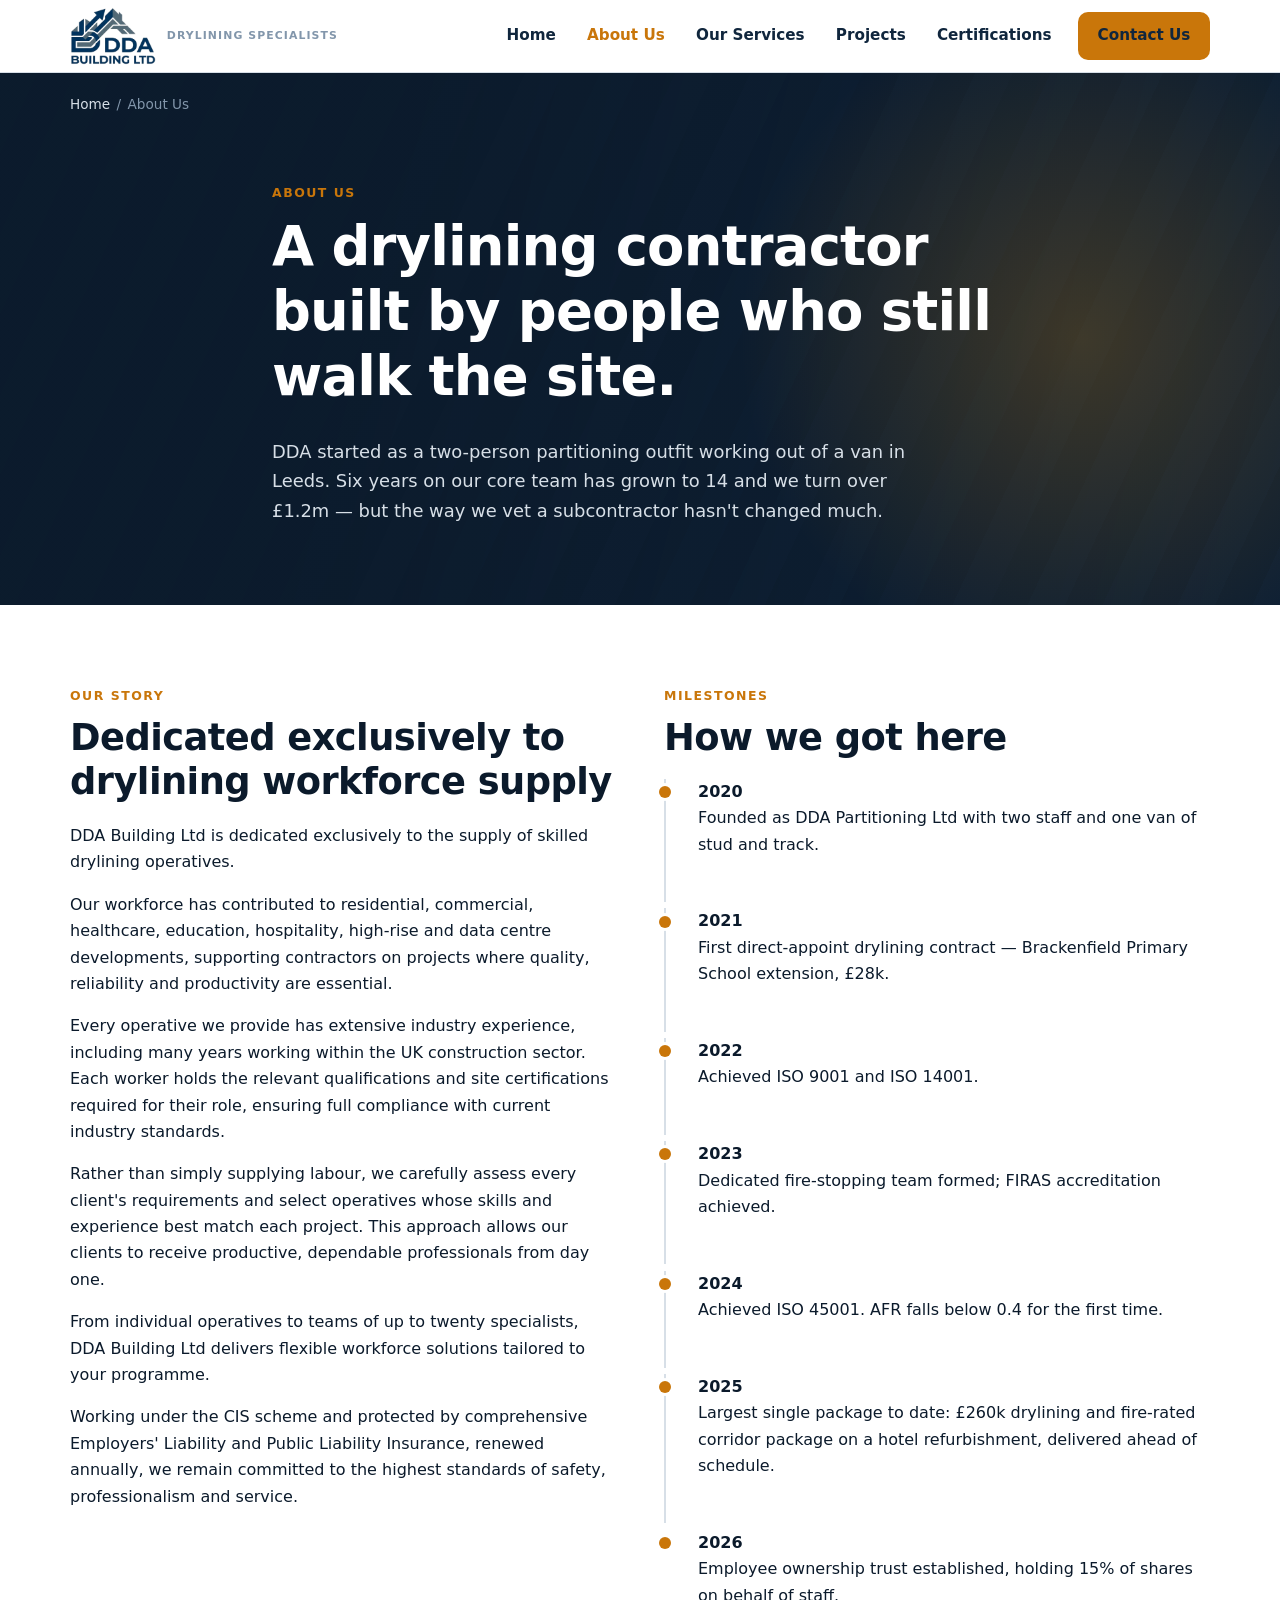
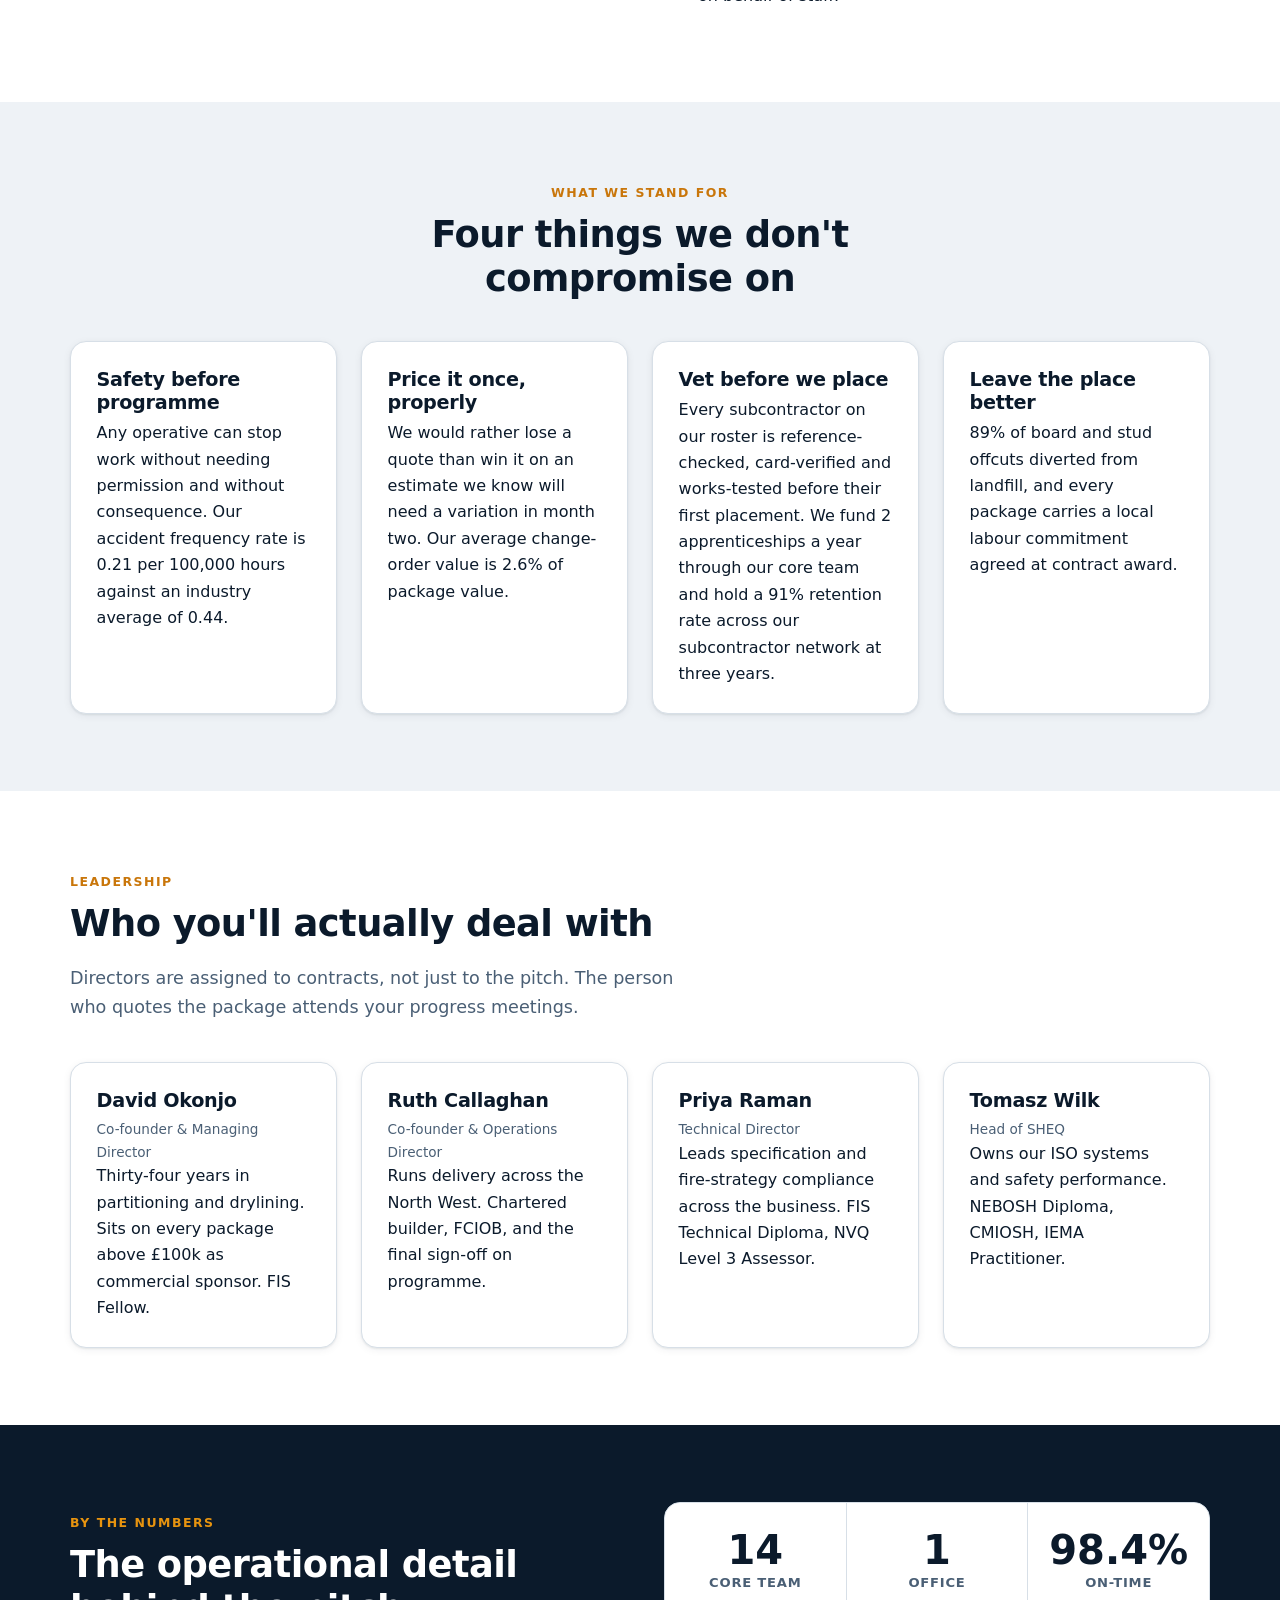
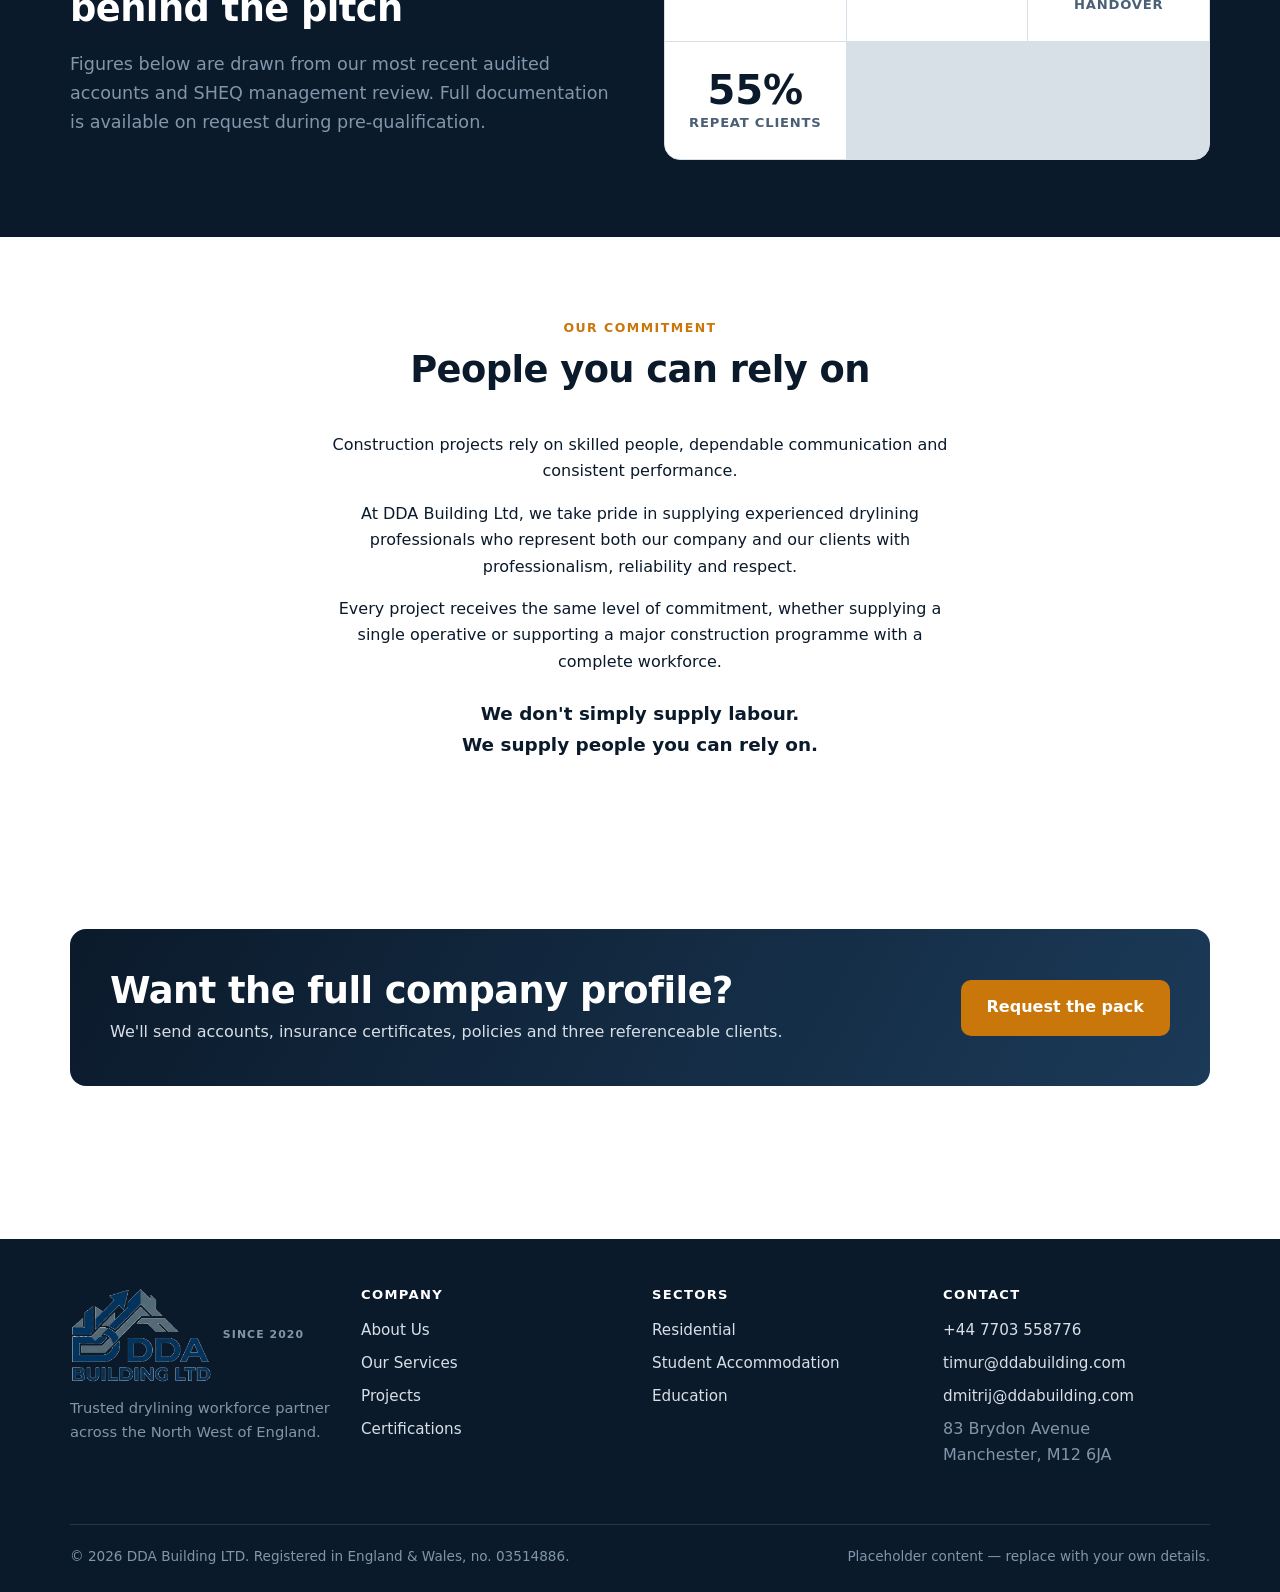
==== about.html @ bd4bc980 "Optimize for mobile and tablet: resize/compress photos, lazy-load images, overflow-safe grids, large" ====
<!doctype html>
<html lang="en">
<head>
  <meta charset="utf-8">
  <meta name="viewport" content="width=device-width, initial-scale=1">
  <title>About Us — DDA Building Ltd</title>
  <meta name="description" content="DDA Building Ltd has supplied skilled, fully qualified drylining operatives across the North West of England since 2020 — from single specialists to full site teams.">
  <link rel="stylesheet" href="css/styles.css">
  <script defer src="js/main.js"></script>
</head>
<body>
<a class="skip-link" href="#main">Skip to main content</a>

<header class="site-header">
  <div class="wrap site-header__inner">
    <a class="brand" href="index.html">
      <img class="brand__logo" src="images/logo.png" alt="DDA Building Ltd">
      <span class="brand__text"><small>Drylining Specialists</small></span>
    </a>

    <button class="nav-toggle" type="button" aria-expanded="false" aria-controls="primary-nav" aria-label="Toggle navigation">
      <span></span>
    </button>

    <nav class="nav" id="primary-nav" aria-label="Primary">
      <a href="index.html">Home</a>
      <a href="about.html" aria-current="page">About Us</a>
      <a href="services.html">Our Services</a>
      <a href="projects.html">Projects</a>
      <a href="certifications.html">Certifications</a>
      <a class="btn btn--primary" href="contact.html">Contact Us</a>
    </nav>
  </div>
</header>

<main id="main">

  <section class="hero hero--compact">
    <div class="wrap">
      <nav class="breadcrumb" aria-label="Breadcrumb">
        <a href="index.html">Home</a><span>/</span>About Us
      </nav>
    </div>
    <div class="wrap hero__inner">
      <span class="eyebrow">About us</span>
      <h1>A drylining contractor built by people who still walk the site.</h1>
      <p>DDA started as a two-person partitioning outfit working out of a van in Leeds. Six years on our core team has grown to 14 and we turn over £1.2m — but the way we vet a subcontractor hasn't changed much.</p>
    </div>
  </section>

  <section class="section">
    <div class="wrap">
      <div class="grid grid--2" style="gap:3rem">
        <div>
          <span class="eyebrow">Our story</span>
          <h2>Dedicated exclusively to drylining workforce supply</h2>
          <p>DDA Building Ltd is dedicated exclusively to the supply of skilled drylining operatives.</p>
          <p>Our workforce has contributed to residential, commercial, healthcare, education, hospitality, high-rise and data centre developments, supporting contractors on projects where quality, reliability and productivity are essential.</p>
          <p>Every operative we provide has extensive industry experience, including many years working within the UK construction sector. Each worker holds the relevant qualifications and site certifications required for their role, ensuring full compliance with current industry standards.</p>
          <p>Rather than simply supplying labour, we carefully assess every client's requirements and select operatives whose skills and experience best match each project. This approach allows our clients to receive productive, dependable professionals from day one.</p>
          <p>From individual operatives to teams of up to twenty specialists, DDA Building Ltd delivers flexible workforce solutions tailored to your programme.</p>
          <p>Working under the CIS scheme and protected by comprehensive Employers' Liability and Public Liability Insurance, renewed annually, we remain committed to the highest standards of safety, professionalism and service.</p>
        </div>
        <div>
          <span class="eyebrow">Milestones</span>
          <h2>How we got here</h2>
          <ul class="timeline">
            <li><time>2020</time><p>Founded as DDA Partitioning Ltd with two staff and one van of stud and track.</p></li>
            <li><time>2021</time><p>First direct-appoint drylining contract — Brackenfield Primary School extension, £28k.</p></li>
            <li><time>2022</time><p>Achieved ISO 9001 and ISO 14001.</p></li>
            <li><time>2023</time><p>Dedicated fire-stopping team formed; FIRAS accreditation achieved.</p></li>
            <li><time>2024</time><p>Achieved ISO 45001. AFR falls below 0.4 for the first time.</p></li>
            <li><time>2025</time><p>Largest single package to date: £260k drylining and fire-rated corridor package on a hotel refurbishment, delivered ahead of schedule.</p></li>
            <li><time>2026</time><p>Employee ownership trust established, holding 15% of shares on behalf of staff.</p></li>
          </ul>
        </div>
      </div>
    </div>
  </section>

  <section class="section section--alt">
    <div class="wrap">
      <div class="section-head section-head--center">
        <span class="eyebrow">What we stand for</span>
        <h2>Four things we don't compromise on</h2>
      </div>
      <div class="grid grid--4">
        <article class="card">
          <h3>Safety before programme</h3>
          <p>Any operative can stop work without needing permission and without consequence. Our accident frequency rate is 0.21 per 100,000 hours against an industry average of 0.44.</p>
        </article>
        <article class="card">
          <h3>Price it once, properly</h3>
          <p>We would rather lose a quote than win it on an estimate we know will need a variation in month two. Our average change-order value is 2.6% of package value.</p>
        </article>
        <article class="card">
          <h3>Vet before we place</h3>
          <p>Every subcontractor on our roster is reference-checked, card-verified and works-tested before their first placement. We fund 2 apprenticeships a year through our core team and hold a 91% retention rate across our subcontractor network at three years.</p>
        </article>
        <article class="card">
          <h3>Leave the place better</h3>
          <p>89% of board and stud offcuts diverted from landfill, and every package carries a local labour commitment agreed at contract award.</p>
        </article>
      </div>
    </div>
  </section>

  <section class="section">
    <div class="wrap">
      <div class="section-head">
        <span class="eyebrow">Leadership</span>
        <h2>Who you'll actually deal with</h2>
        <p class="lead">Directors are assigned to contracts, not just to the pitch. The person who quotes the package attends your progress meetings.</p>
      </div>
      <div class="grid grid--4">
        <article class="card">
          <h3>David Okonjo</h3>
          <p class="cert__ref">Co-founder &amp; Managing Director</p>
          <p>Thirty-four years in partitioning and drylining. Sits on every package above £100k as commercial sponsor. FIS Fellow.</p>
        </article>
        <article class="card">
          <h3>Ruth Callaghan</h3>
          <p class="cert__ref">Co-founder &amp; Operations Director</p>
          <p>Runs delivery across the North West. Chartered builder, FCIOB, and the final sign-off on programme.</p>
        </article>
        <article class="card">
          <h3>Priya Raman</h3>
          <p class="cert__ref">Technical Director</p>
          <p>Leads specification and fire-strategy compliance across the business. FIS Technical Diploma, NVQ Level 3 Assessor.</p>
        </article>
        <article class="card">
          <h3>Tomasz Wilk</h3>
          <p class="cert__ref">Head of SHEQ</p>
          <p>Owns our ISO systems and safety performance. NEBOSH Diploma, CMIOSH, IEMA Practitioner.</p>
        </article>
      </div>
    </div>
  </section>

  <section class="section section--dark">
    <div class="wrap">
      <div class="grid grid--2" style="gap:3rem;align-items:center">
        <div>
          <span class="eyebrow">By the numbers</span>
          <h2>The operational detail behind the pitch</h2>
          <p class="lead">Figures below are drawn from our most recent audited accounts and SHEQ management review. Full documentation is available on request during pre-qualification.</p>
        </div>
        <div class="stats">
          <div class="stat"><div class="stat__value">14</div><div class="stat__label">Core team</div></div>
          <div class="stat"><div class="stat__value">1</div><div class="stat__label">Office</div></div>
          <div class="stat"><div class="stat__value">98.4%</div><div class="stat__label">On-time handover</div></div>
          <div class="stat"><div class="stat__value">55%</div><div class="stat__label">Repeat clients</div></div>
        </div>
      </div>
    </div>
  </section>

  <section class="section">
    <div class="wrap">
      <div class="section-head section-head--center">
        <span class="eyebrow">Our commitment</span>
        <h2>People you can rely on</h2>
      </div>
      <div style="max-width:640px;margin-inline:auto;text-align:center">
        <p>Construction projects rely on skilled people, dependable communication and consistent performance.</p>
        <p>At DDA Building Ltd, we take pride in supplying experienced drylining professionals who represent both our company and our clients with professionalism, reliability and respect.</p>
        <p>Every project receives the same level of commitment, whether supplying a single operative or supporting a major construction programme with a complete workforce.</p>
        <p style="font-weight:700;color:var(--navy-900);font-size:1.15rem;margin-top:1.5rem">We don't simply supply labour.<br>We supply people you can rely on.</p>
      </div>
    </div>
  </section>

  <section class="section">
    <div class="wrap">
      <div class="cta">
        <div>
          <h2>Want the full company profile?</h2>
          <p>We'll send accounts, insurance certificates, policies and three referenceable clients.</p>
        </div>
        <a class="btn btn--primary" href="contact.html">Request the pack</a>
      </div>
    </div>
  </section>

</main>

<footer class="site-footer">
  <div class="wrap">
    <div class="grid grid--4">
      <div>
        <a class="brand" href="index.html">
          <img class="brand__logo" src="images/logo.png" alt="DDA Building Ltd" loading="lazy" decoding="async">
          <span class="brand__text"><small>Since 2020</small></span>
        </a>
        <p style="font-size:.92rem">Trusted drylining workforce partner across the North West of England.</p>
      </div>
      <div>
        <h4>Company</h4>
        <ul>
          <li><a href="about.html">About Us</a></li>
          <li><a href="services.html">Our Services</a></li>
          <li><a href="projects.html">Projects</a></li>
          <li><a href="certifications.html">Certifications</a></li>
        </ul>
      </div>
      <div>
        <h4>Sectors</h4>
        <ul>
          <li><a href="projects.html">Residential</a></li>
          <li><a href="projects.html">Student Accommodation</a></li>
          <li><a href="projects.html">Education</a></li>
        </ul>
      </div>
      <div>
        <h4>Contact</h4>
        <ul>
          <li><a href="tel:+447703558776">+44 7703 558776</a></li>
          <li><a href="mailto:timur@ddabuilding.com">timur@ddabuilding.com</a></li>
          <li><a href="mailto:dmitrij@ddabuilding.com">dmitrij@ddabuilding.com</a></li>
          <li>83 Brydon Avenue<br>Manchester, M12 6JA</li>
        </ul>
      </div>
    </div>
    <div class="footer-bottom">
      <span>&copy; <span data-year>2026</span> DDA Building LTD. Registered in England &amp; Wales, no. 03514886.</span>
      <span>Placeholder content — replace with your own details.</span>
    </div>
  </div>
</footer>

</body>
</html>
---- css/styles.css ----
/* ==========================================================================
   DDA Building LTD — site stylesheet
   Single stylesheet shared by every page. No external dependencies.
   ========================================================================== */

/* --- Design tokens ------------------------------------------------------ */
:root {
  --navy-900: #0b1a2b;
  --navy-800: #10263d;
  --navy-700: #1b3a58;
  --slate-600: #4a5f75;
  --slate-400: #8296ab;
  --slate-200: #d7dfe7;
  --slate-100: #eef2f6;
  --white: #ffffff;

  --amber-600: #c9760a;
  --amber-500: #e8940f;
  --amber-100: #fdf1dd;

  --green-600: #1f7a52;
  --green-100: #e3f3eb;

  --text: var(--navy-900);
  --text-muted: var(--slate-600);
  --bg: var(--white);
  --bg-alt: var(--slate-100);
  --border: var(--slate-200);
  --accent: var(--amber-600);

  --font: "Segoe UI", system-ui, -apple-system, "Helvetica Neue", Arial, sans-serif;

  --wrap: 1140px;
  --radius: 10px;
  --radius-lg: 16px;
  --shadow-sm: 0 1px 2px rgba(11, 26, 43, .08), 0 2px 8px rgba(11, 26, 43, .06);
  --shadow-md: 0 4px 12px rgba(11, 26, 43, .10), 0 12px 32px rgba(11, 26, 43, .08);

  --step: clamp(2.5rem, 6vw, 5rem);
}

/* --- Base --------------------------------------------------------------- */
*,
*::before,
*::after { box-sizing: border-box; }

html { scroll-behavior: smooth; }

body {
  margin: 0;
  font-family: var(--font);
  font-size: 16px;
  line-height: 1.65;
  color: var(--text);
  background: var(--bg);
  -webkit-font-smoothing: antialiased;
  overflow-wrap: break-word;
  -webkit-text-size-adjust: 100%;
}

h1, h2, h3, h4 {
  margin: 0 0 .5em;
  line-height: 1.2;
  letter-spacing: -.015em;
  font-weight: 700;
}

h1 { font-size: clamp(2.1rem, 5vw, 3.4rem); }
h2 { font-size: clamp(1.6rem, 3.2vw, 2.3rem); }
h3 { font-size: 1.2rem; }

p { margin: 0 0 1rem; }

a { color: var(--navy-700); text-decoration: none; }
a:hover { color: var(--accent); }

img { max-width: 100%; display: block; }

/* Components below set their own `display`, which would otherwise beat the
   UA stylesheet's [hidden] rule. Keep `hidden` authoritative. */
[hidden] { display: none !important; }

ul { margin: 0 0 1rem; padding-left: 1.2rem; }
li { margin-bottom: .4rem; }

:focus-visible {
  outline: 3px solid var(--amber-500);
  outline-offset: 2px;
  border-radius: 4px;
}

.skip-link {
  position: absolute;
  left: -9999px;
  top: 0;
  background: var(--navy-900);
  color: var(--white);
  padding: .75rem 1.25rem;
  z-index: 100;
}
.skip-link:focus { left: 0; color: var(--white); }

/* --- Layout helpers ----------------------------------------------------- */
.wrap {
  width: min(100% - 2.5rem, var(--wrap));
  margin-inline: auto;
}

.section { padding-block: var(--step); }
.section--alt { background: var(--bg-alt); }
.section--dark { background: var(--navy-900); color: var(--slate-200); }
.section--dark h2, .section--dark h3 { color: var(--white); }

.section-head { max-width: 62ch; margin-bottom: 2.5rem; }
.section-head--center { margin-inline: auto; text-align: center; }

.eyebrow {
  display: inline-block;
  font-size: .78rem;
  font-weight: 700;
  letter-spacing: .12em;
  text-transform: uppercase;
  color: var(--accent);
  margin-bottom: .6rem;
}
.section--dark .eyebrow { color: var(--amber-500); }

.lead { font-size: 1.1rem; color: var(--text-muted); }
.section--dark .lead { color: var(--slate-400); }

.grid { display: grid; gap: 1.5rem; }
.grid--2 { grid-template-columns: repeat(auto-fit, minmax(min(260px, 100%), 1fr)); }
.grid--3 { grid-template-columns: repeat(auto-fit, minmax(min(260px, 100%), 1fr)); }
.grid--4 { grid-template-columns: repeat(auto-fit, minmax(min(210px, 100%), 1fr)); }

/* --- Buttons ------------------------------------------------------------ */
.btn {
  display: inline-flex;
  align-items: center;
  gap: .5rem;
  padding: .8rem 1.5rem;
  border: 2px solid transparent;
  border-radius: var(--radius);
  font: inherit;
  font-weight: 600;
  cursor: pointer;
  transition: background-color .18s ease, color .18s ease, border-color .18s ease, transform .18s ease;
}
.btn:hover { transform: translateY(-1px); }
.btn:active { transform: translateY(0); }

.btn--primary { background: var(--amber-600); color: var(--white); }
.btn--primary:hover { background: var(--amber-500); color: var(--white); }

.btn--ghost { border-color: currentColor; color: var(--navy-900); background: transparent; }
.btn--ghost:hover { background: var(--navy-900); color: var(--white); border-color: var(--navy-900); }

.section--dark .btn--ghost,
.hero .btn--ghost { color: var(--white); }
.section--dark .btn--ghost:hover,
.hero .btn--ghost:hover { background: var(--white); color: var(--navy-900); border-color: var(--white); }

.btn-row { display: flex; flex-wrap: wrap; gap: .85rem; }

/* --- Header / navigation ------------------------------------------------ */
.site-header {
  position: sticky;
  top: 0;
  z-index: 50;
  background: rgba(255, 255, 255, .96);
  border-bottom: 1px solid var(--border);
  backdrop-filter: blur(8px);
}

.site-header__inner {
  display: flex;
  align-items: center;
  justify-content: space-between;
  gap: 1rem;
  min-height: 72px;
}

.brand {
  display: inline-flex;
  align-items: center;
  gap: .7rem;
  font-weight: 700;
  color: var(--navy-900);
  letter-spacing: -.02em;
}
.brand:hover { color: var(--navy-900); }

.brand__logo {
  height: 58px;
  width: auto;
  display: block;
}

.site-footer .brand__logo { height: 96px; }

.brand__text { display: flex; flex-direction: column; line-height: 1.15; }
.brand__text small {
  font-size: .68rem;
  font-weight: 600;
  letter-spacing: .1em;
  text-transform: uppercase;
  color: var(--slate-400);
}

.nav { display: flex; align-items: center; gap: .35rem; }

.nav a {
  padding: .55rem .8rem;
  border-radius: var(--radius);
  font-size: .95rem;
  font-weight: 600;
  color: var(--navy-800);
}
.nav a:hover { background: var(--slate-100); color: var(--navy-900); }
.nav a[aria-current="page"] { color: var(--accent); }

.nav .btn { margin-left: .5rem; padding: .6rem 1.1rem; }
.nav .btn:hover { background: var(--amber-500); }

.nav-toggle {
  display: none;
  width: 44px;
  height: 44px;
  padding: 0;
  border: 1px solid var(--border);
  border-radius: var(--radius);
  background: var(--white);
  cursor: pointer;
}
.nav-toggle span,
.nav-toggle span::before,
.nav-toggle span::after {
  display: block;
  width: 20px;
  height: 2px;
  margin-inline: auto;
  background: var(--navy-900);
  transition: transform .2s ease, opacity .2s ease;
}
.nav-toggle span { position: relative; }
.nav-toggle span::before,
.nav-toggle span::after { content: ""; position: absolute; }
.nav-toggle span::before { top: -6px; }
.nav-toggle span::after { top: 6px; }
.nav-toggle[aria-expanded="true"] span { background: transparent; }
.nav-toggle[aria-expanded="true"] span::before { transform: translateY(6px) rotate(45deg); }
.nav-toggle[aria-expanded="true"] span::after { transform: translateY(-6px) rotate(-45deg); }

@media (max-width: 1024px) {
  .nav-toggle { display: block; }
  .nav {
    position: absolute;
    inset: 72px 0 auto;
    flex-direction: column;
    align-items: stretch;
    gap: 0;
    padding: .75rem 1.25rem 1.25rem;
    background: var(--white);
    border-bottom: 1px solid var(--border);
    box-shadow: var(--shadow-md);
    display: none;
  }
  .nav.is-open { display: flex; }
  .nav a { padding: .8rem .6rem; border-radius: 8px; }
  .nav .btn { margin: .5rem 0 0; justify-content: center; }
}

/* --- Hero --------------------------------------------------------------- */
.hero {
  position: relative;
  color: var(--slate-200);
  background:
    linear-gradient(105deg, rgba(11, 26, 43, .94) 30%, rgba(11, 26, 43, .72) 100%),
    repeating-linear-gradient(115deg, #16304c 0 34px, #12283f 34px 68px);
  overflow: hidden;
}
.hero::after {
  content: "";
  position: absolute;
  right: -12%;
  top: -30%;
  width: 55%;
  height: 160%;
  background: radial-gradient(circle at 50% 50%, rgba(232, 148, 15, .22), transparent 62%);
  pointer-events: none;
}

.hero__inner {
  position: relative;
  z-index: 1;
  padding-block: clamp(3.5rem, 9vw, 6.5rem);
  max-width: 46rem;
}
.hero h1 { color: var(--white); }
.hero p { color: var(--slate-200); font-size: 1.12rem; max-width: 40rem; }

.hero--compact .hero__inner { padding-block: clamp(2.75rem, 6vw, 4rem); }

.breadcrumb {
  position: relative;
  z-index: 1;
  font-size: .85rem;
  color: var(--slate-400);
  padding-top: 1.25rem;
}
.breadcrumb a { color: var(--slate-200); }
.breadcrumb a:hover { color: var(--amber-500); }
.breadcrumb span { margin-inline: .4rem; }

/* --- Stat band ---------------------------------------------------------- */
.stats {
  display: grid;
  grid-template-columns: repeat(auto-fit, minmax(min(160px, 100%), 1fr));
  gap: 1px;
  background: var(--border);
  border: 1px solid var(--border);
  border-radius: var(--radius-lg);
  overflow: hidden;
}
.stat { background: var(--white); padding: 1.6rem 1.25rem; text-align: center; }
.stat__value {
  font-size: clamp(1.8rem, 3.5vw, 2.5rem);
  font-weight: 800;
  color: var(--navy-900);
  line-height: 1.1;
}
.stat__label {
  font-size: .82rem;
  font-weight: 600;
  letter-spacing: .06em;
  text-transform: uppercase;
  color: var(--text-muted);
}

/* --- Cards -------------------------------------------------------------- */
.card {
  background: var(--white);
  border: 1px solid var(--border);
  border-radius: var(--radius-lg);
  padding: 1.6rem;
  box-shadow: var(--shadow-sm);
  transition: box-shadow .2s ease, transform .2s ease, border-color .2s ease;
}
.card--link:hover {
  transform: translateY(-3px);
  box-shadow: var(--shadow-md);
  border-color: var(--slate-400);
}
.card h3 { margin-bottom: .4rem; }
.card p:last-child { margin-bottom: 0; }

.card__icon {
  display: grid;
  place-items: center;
  width: 46px;
  height: 46px;
  margin-bottom: 1rem;
  border-radius: 11px;
  background: var(--amber-100);
  color: var(--amber-600);
}
.card__icon svg { width: 24px; height: 24px; }

.card__more {
  display: inline-flex;
  align-items: center;
  gap: .35rem;
  margin-top: .9rem;
  font-weight: 600;
  font-size: .92rem;
  color: var(--accent);
}
.card__more::after { content: "\2192"; transition: transform .18s ease; }
.card--link:hover .card__more::after { transform: translateX(3px); }

/* --- Project cards ------------------------------------------------------ */
.filters {
  display: flex;
  flex-wrap: wrap;
  gap: .5rem;
  margin-bottom: 2rem;
}
.filter {
  min-height: 44px;
  padding: .6rem 1.05rem;
  border: 1px solid var(--border);
  border-radius: 999px;
  background: var(--white);
  font: inherit;
  font-size: .9rem;
  font-weight: 600;
  color: var(--text-muted);
  cursor: pointer;
  transition: background-color .18s ease, color .18s ease, border-color .18s ease;
}
.filter:hover { border-color: var(--slate-400); color: var(--navy-900); }
.filter[aria-pressed="true"] {
  background: var(--navy-900);
  border-color: var(--navy-900);
  color: var(--white);
}

.project {
  display: flex;
  flex-direction: column;
  overflow: hidden;
  padding: 0;
}
.project__media {
  position: relative;
  aspect-ratio: 16 / 10;
  background:
    linear-gradient(160deg, rgba(11, 26, 43, .55), rgba(11, 26, 43, .18)),
    repeating-linear-gradient(45deg, #24445f 0 18px, #1d3a53 18px 36px);
  display: grid;
  place-items: center;
}
.project__media span {
  font-size: .8rem;
  font-weight: 700;
  letter-spacing: .14em;
  text-transform: uppercase;
  color: rgba(255, 255, 255, .75);
}
.project__media img {
  width: 100%;
  height: 100%;
  object-fit: cover;
  display: block;
}
.project__tag {
  position: absolute;
  top: .85rem;
  left: .85rem;
  padding: .3rem .7rem;
  border-radius: 999px;
  background: rgba(255, 255, 255, .94);
  font-size: .72rem;
  font-weight: 700;
  letter-spacing: .06em;
  text-transform: uppercase;
  color: var(--navy-900);
}
.project__body { padding: 1.4rem 1.5rem 1.6rem; }
.project__meta {
  display: flex;
  flex-wrap: wrap;
  gap: .35rem .9rem;
  margin-bottom: .75rem;
  font-size: .85rem;
  color: var(--text-muted);
}
.project__meta strong { color: var(--navy-900); font-weight: 600; }

.no-results {
  padding: 2.5rem 1rem;
  text-align: center;
  color: var(--text-muted);
  border: 1px dashed var(--border);
  border-radius: var(--radius-lg);
}

/* --- Lists / misc content ----------------------------------------------- */
.checklist { list-style: none; padding: 0; }
.checklist li {
  position: relative;
  padding-left: 1.85rem;
  margin-bottom: .65rem;
}
.checklist li::before {
  content: "";
  position: absolute;
  left: 0;
  top: .45rem;
  width: 1.1rem;
  height: 1.1rem;
  border-radius: 50%;
  background: var(--green-100);
  box-shadow: inset 0 0 0 2px var(--green-600);
}
.checklist li::after {
  content: "";
  position: absolute;
  left: .35rem;
  top: .7rem;
  width: .32rem;
  height: .55rem;
  border: solid var(--green-600);
  border-width: 0 2px 2px 0;
  transform: rotate(45deg);
}

.steps { counter-reset: step; list-style: none; padding: 0; }
.steps > li {
  counter-increment: step;
  position: relative;
  padding-left: 3.5rem;
  margin-bottom: 1.75rem;
}
.steps > li::before {
  content: counter(step, decimal-leading-zero);
  position: absolute;
  left: 0;
  top: 0;
  display: grid;
  place-items: center;
  width: 2.4rem;
  height: 2.4rem;
  border-radius: 50%;
  background: var(--navy-900);
  color: var(--amber-500);
  font-weight: 800;
  font-size: .9rem;
}
.steps h3 { margin-bottom: .25rem; }

.timeline { list-style: none; padding: 0; margin: 0; }
.timeline li {
  position: relative;
  padding: 0 0 1.75rem 2rem;
  border-left: 2px solid var(--border);
}
.timeline li:last-child { padding-bottom: 0; border-left-color: transparent; }
.timeline li::before {
  content: "";
  position: absolute;
  left: -7px;
  top: .45rem;
  width: 12px;
  height: 12px;
  border-radius: 50%;
  background: var(--amber-600);
  box-shadow: 0 0 0 3px var(--white);
}
.timeline time { font-weight: 700; color: var(--navy-900); }

/* --- Tables ------------------------------------------------------------- */
.table-scroll { overflow-x: auto; border-radius: var(--radius-lg); border: 1px solid var(--border); }
table { width: 100%; border-collapse: collapse; background: var(--white); min-width: 640px; }
caption { text-align: left; padding: 1rem 1.25rem; font-weight: 600; color: var(--text-muted); }
th, td { padding: .85rem 1.25rem; text-align: left; border-bottom: 1px solid var(--border); }
th { background: var(--slate-100); font-size: .82rem; letter-spacing: .06em; text-transform: uppercase; color: var(--text-muted); }
tbody tr:last-child td { border-bottom: none; }

.badge {
  display: inline-block;
  padding: .2rem .65rem;
  border-radius: 999px;
  font-size: .78rem;
  font-weight: 700;
  background: var(--green-100);
  color: var(--green-600);
}
.badge--pending { background: var(--amber-100); color: var(--amber-600); }

/* --- Certification cards ------------------------------------------------ */
.cert { display: flex; gap: 1.1rem; align-items: flex-start; }
.cert__seal {
  flex: none;
  display: grid;
  place-items: center;
  width: 58px;
  height: 58px;
  border-radius: 50%;
  background: var(--navy-900);
  color: var(--amber-500);
  font-size: .72rem;
  font-weight: 800;
  letter-spacing: .04em;
  text-align: center;
}
.cert__ref { font-size: .85rem; color: var(--text-muted); margin: 0; }

/* --- Forms -------------------------------------------------------------- */
.form-grid { display: grid; gap: 1.1rem; grid-template-columns: repeat(auto-fit, minmax(min(240px, 100%), 1fr)); }
.field { display: flex; flex-direction: column; gap: .35rem; }
.field--full { grid-column: 1 / -1; }

label { font-weight: 600; font-size: .92rem; }
.req { color: var(--amber-600); }

input, select, textarea {
  width: 100%;
  padding: .7rem .85rem;
  border: 1px solid var(--border);
  border-radius: var(--radius);
  font: inherit;
  color: var(--text);
  background: var(--white);
  transition: border-color .18s ease, box-shadow .18s ease;
}
input:focus, select:focus, textarea:focus {
  outline: none;
  border-color: var(--amber-500);
  box-shadow: 0 0 0 3px rgba(232, 148, 15, .2);
}
textarea { resize: vertical; min-height: 140px; }

.hint { font-size: .82rem; color: var(--text-muted); }

.error-text { font-size: .84rem; font-weight: 600; color: #b3261e; min-height: 1.1rem; }
input[aria-invalid="true"], select[aria-invalid="true"], textarea[aria-invalid="true"] {
  border-color: #b3261e;
  box-shadow: 0 0 0 3px rgba(179, 38, 30, .14);
}

.form-status {
  margin-top: 1.25rem;
  padding: .9rem 1.1rem;
  border-radius: var(--radius);
  background: var(--green-100);
  color: var(--green-600);
  font-weight: 600;
}
.form-status[hidden] { display: none; }
.form-status--error { background: #fbe9e7; color: #b3261e; }

.consent { display: flex; gap: .6rem; align-items: flex-start; }
.consent input { width: auto; margin-top: .3rem; }
.consent label { font-weight: 400; font-size: .9rem; color: var(--text-muted); }

/* --- Contact detail blocks ---------------------------------------------- */
.contact-list { list-style: none; padding: 0; margin: 0; }
.contact-list li { display: flex; gap: .85rem; margin-bottom: 1.15rem; }
.contact-list svg { flex: none; width: 20px; height: 20px; margin-top: .25rem; color: var(--accent); }
.contact-list strong { display: block; }
.contact-list span { color: var(--text-muted); font-size: .95rem; }

.map-placeholder {
  display: grid;
  place-items: center;
  aspect-ratio: 16 / 9;
  border-radius: var(--radius-lg);
  border: 1px solid var(--border);
  background:
    repeating-linear-gradient(0deg, var(--slate-100) 0 39px, var(--border) 39px 40px),
    repeating-linear-gradient(90deg, var(--slate-100) 0 39px, var(--border) 39px 40px);
  color: var(--text-muted);
  font-weight: 600;
  text-align: center;
  padding: 1rem;
}

/* --- CTA band ----------------------------------------------------------- */
.cta {
  display: flex;
  flex-wrap: wrap;
  align-items: center;
  justify-content: space-between;
  gap: 1.5rem;
  padding: 2.5rem;
  border-radius: var(--radius-lg);
  background: linear-gradient(120deg, var(--navy-900), var(--navy-700));
  color: var(--white);
}
.cta h2 { color: var(--white); margin-bottom: .35rem; }
.cta p { color: var(--slate-200); margin: 0; }

/* --- Footer ------------------------------------------------------------- */
.site-footer {
  background: var(--navy-900);
  color: var(--slate-400);
  padding-block: 3rem 1.5rem;
  margin-top: var(--step);
}
.site-footer h4 {
  color: var(--white);
  font-size: .82rem;
  letter-spacing: .1em;
  text-transform: uppercase;
  margin-bottom: .9rem;
}
.site-footer a { color: var(--slate-200); font-size: .95rem; }
.site-footer a:hover { color: var(--amber-500); }
.site-footer ul { list-style: none; padding: 0; }
.site-footer .brand { color: var(--white); margin-bottom: .8rem; }
.site-footer .brand:hover { color: var(--white); }
.site-footer .brand__text small { color: var(--slate-400); }

.footer-bottom {
  display: flex;
  flex-wrap: wrap;
  gap: .75rem;
  justify-content: space-between;
  margin-top: 2.5rem;
  padding-top: 1.25rem;
  border-top: 1px solid rgba(255, 255, 255, .12);
  font-size: .85rem;
}

/* --- Motion preferences ------------------------------------------------- */
@media (prefers-reduced-motion: reduce) {
  html { scroll-behavior: auto; }
  *, *::before, *::after {
    animation-duration: .001ms !important;
    transition-duration: .001ms !important;
  }
}

/* --- Print -------------------------------------------------------------- */
@media print {
  .site-header, .site-footer, .cta, .filters { display: none; }
  body { color: #000; }
}
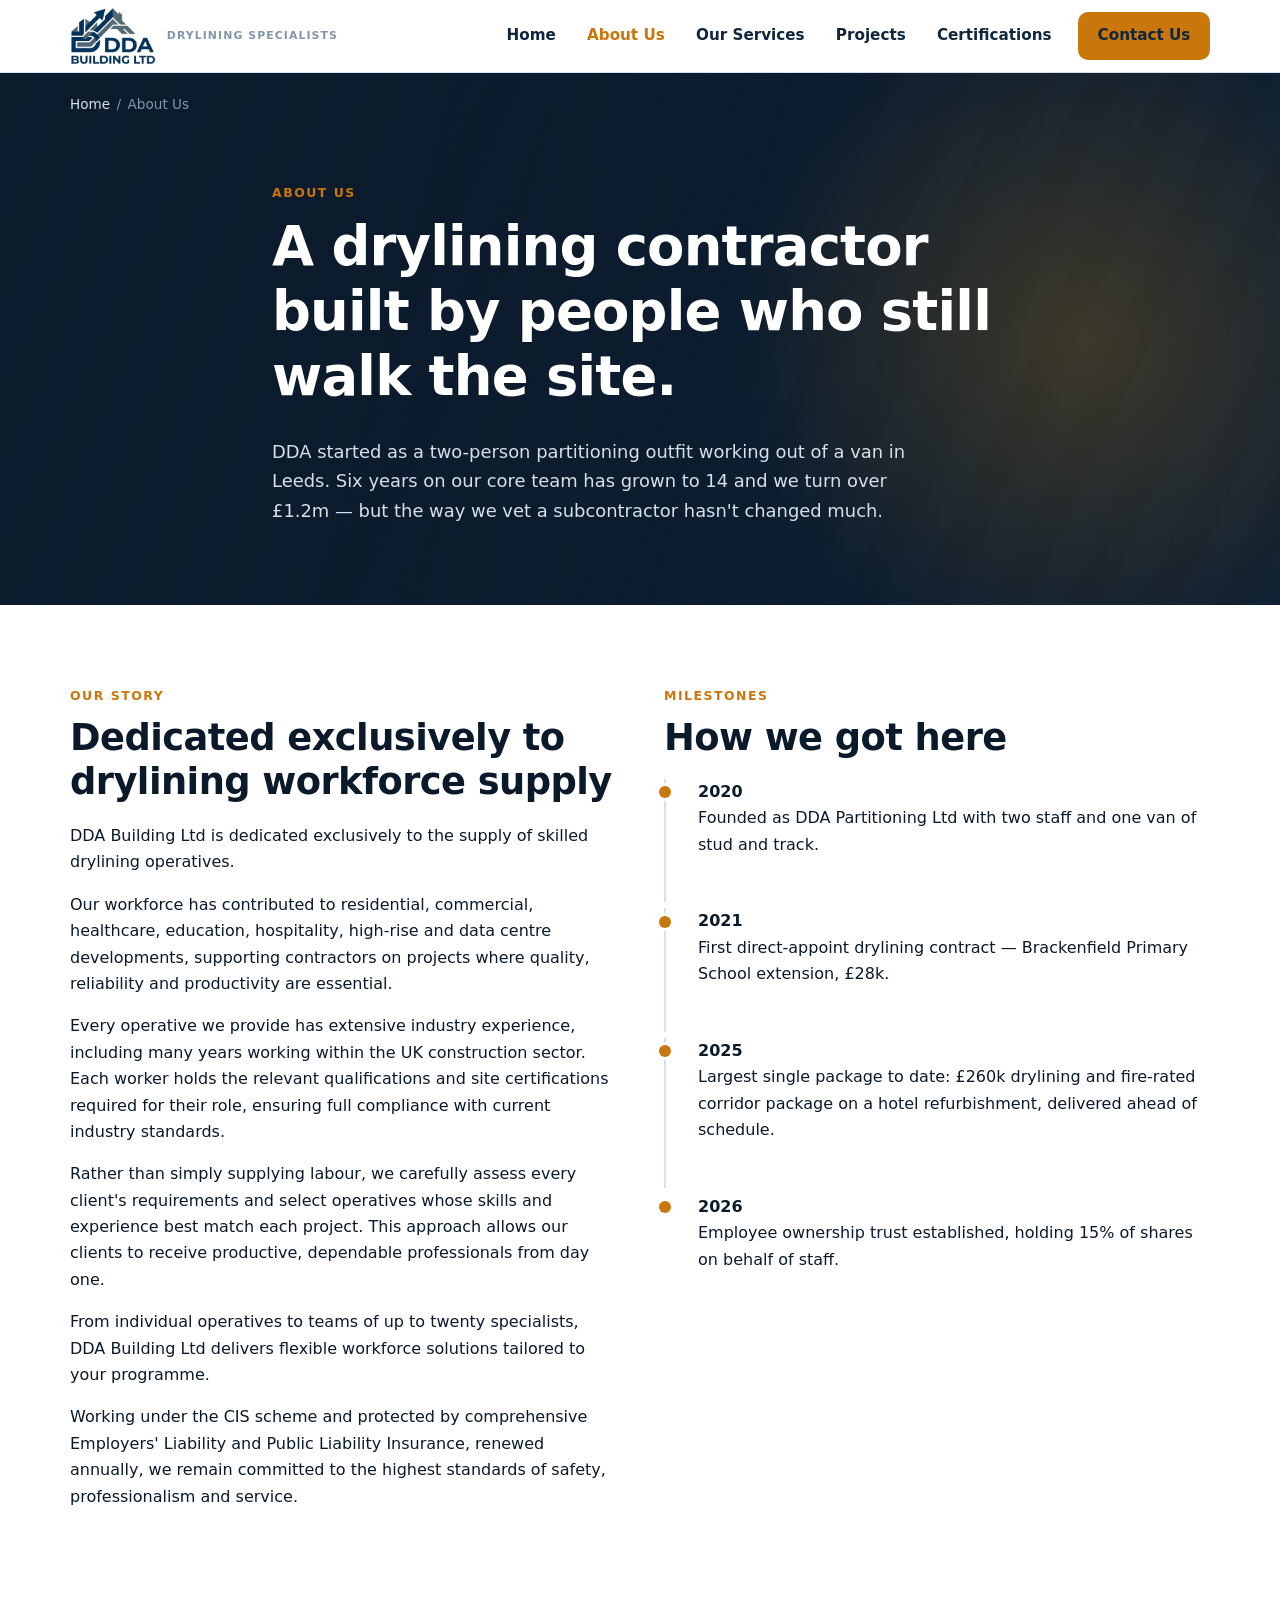
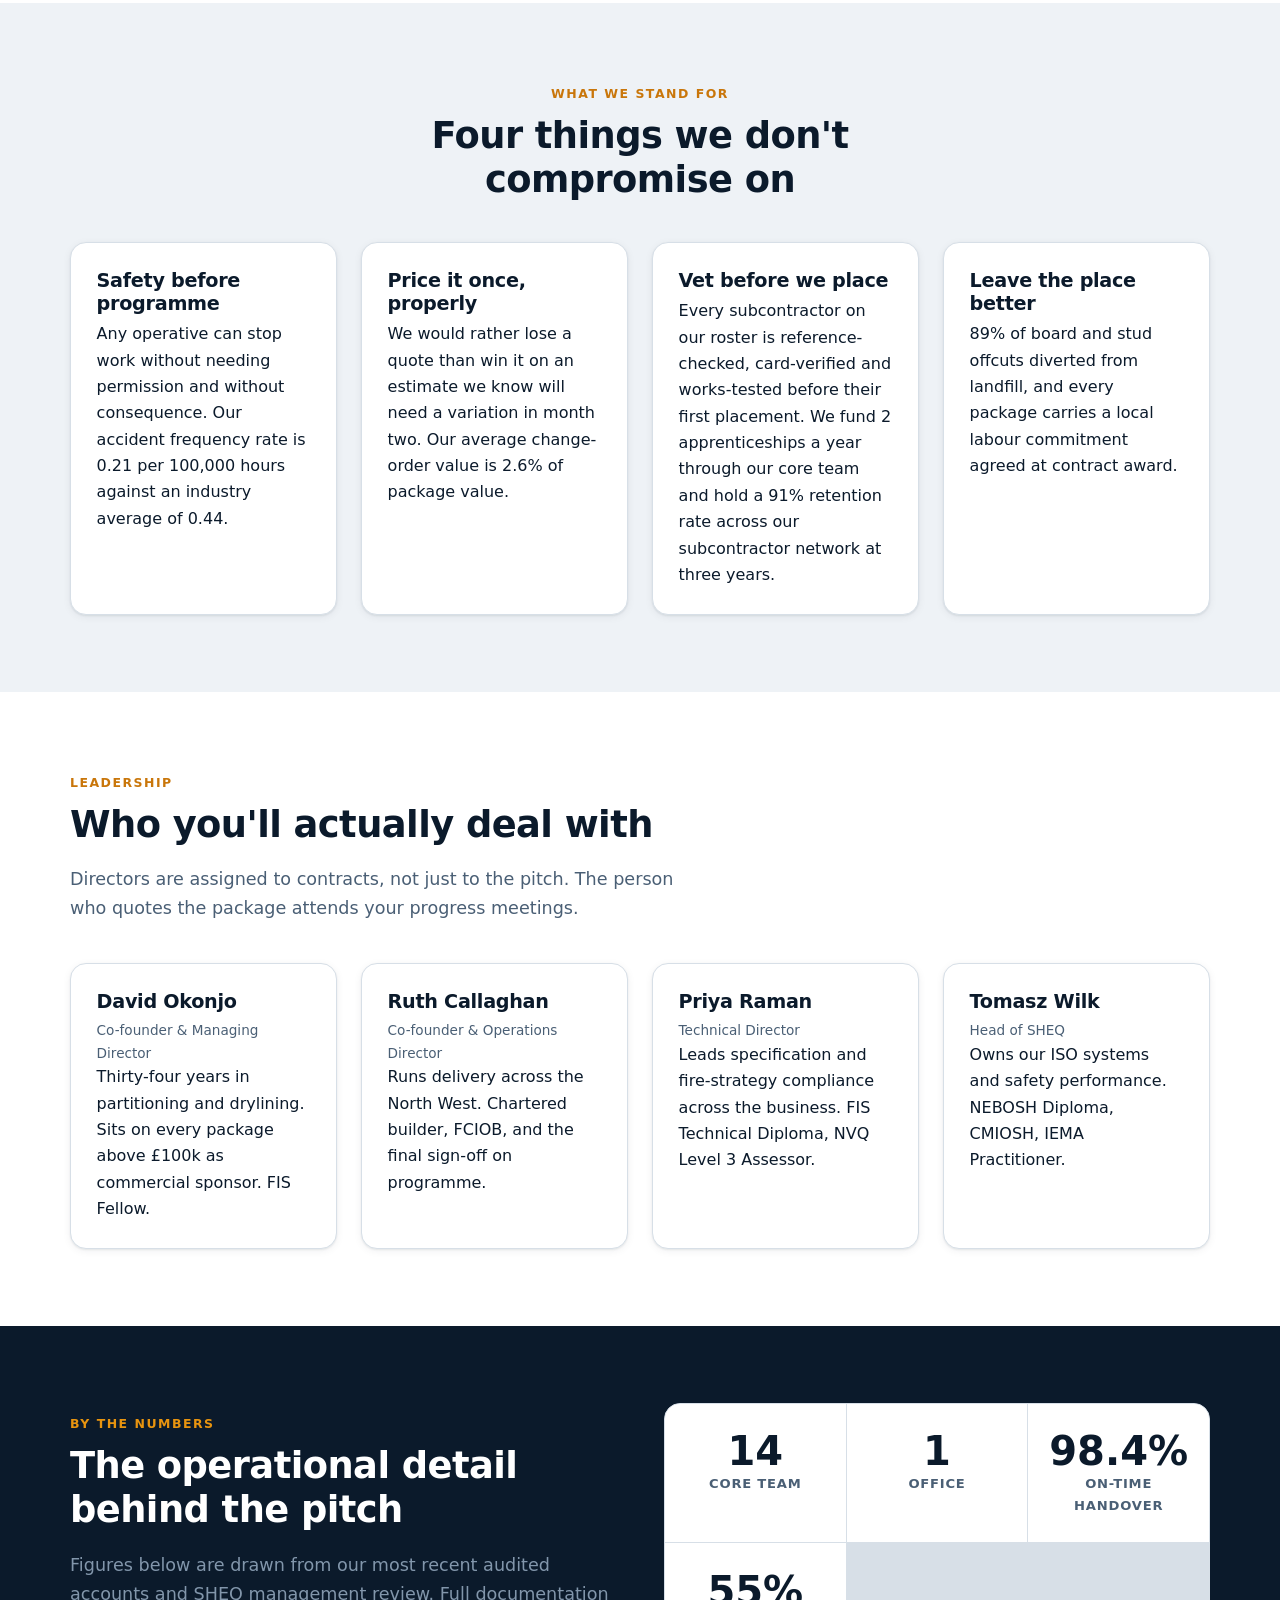
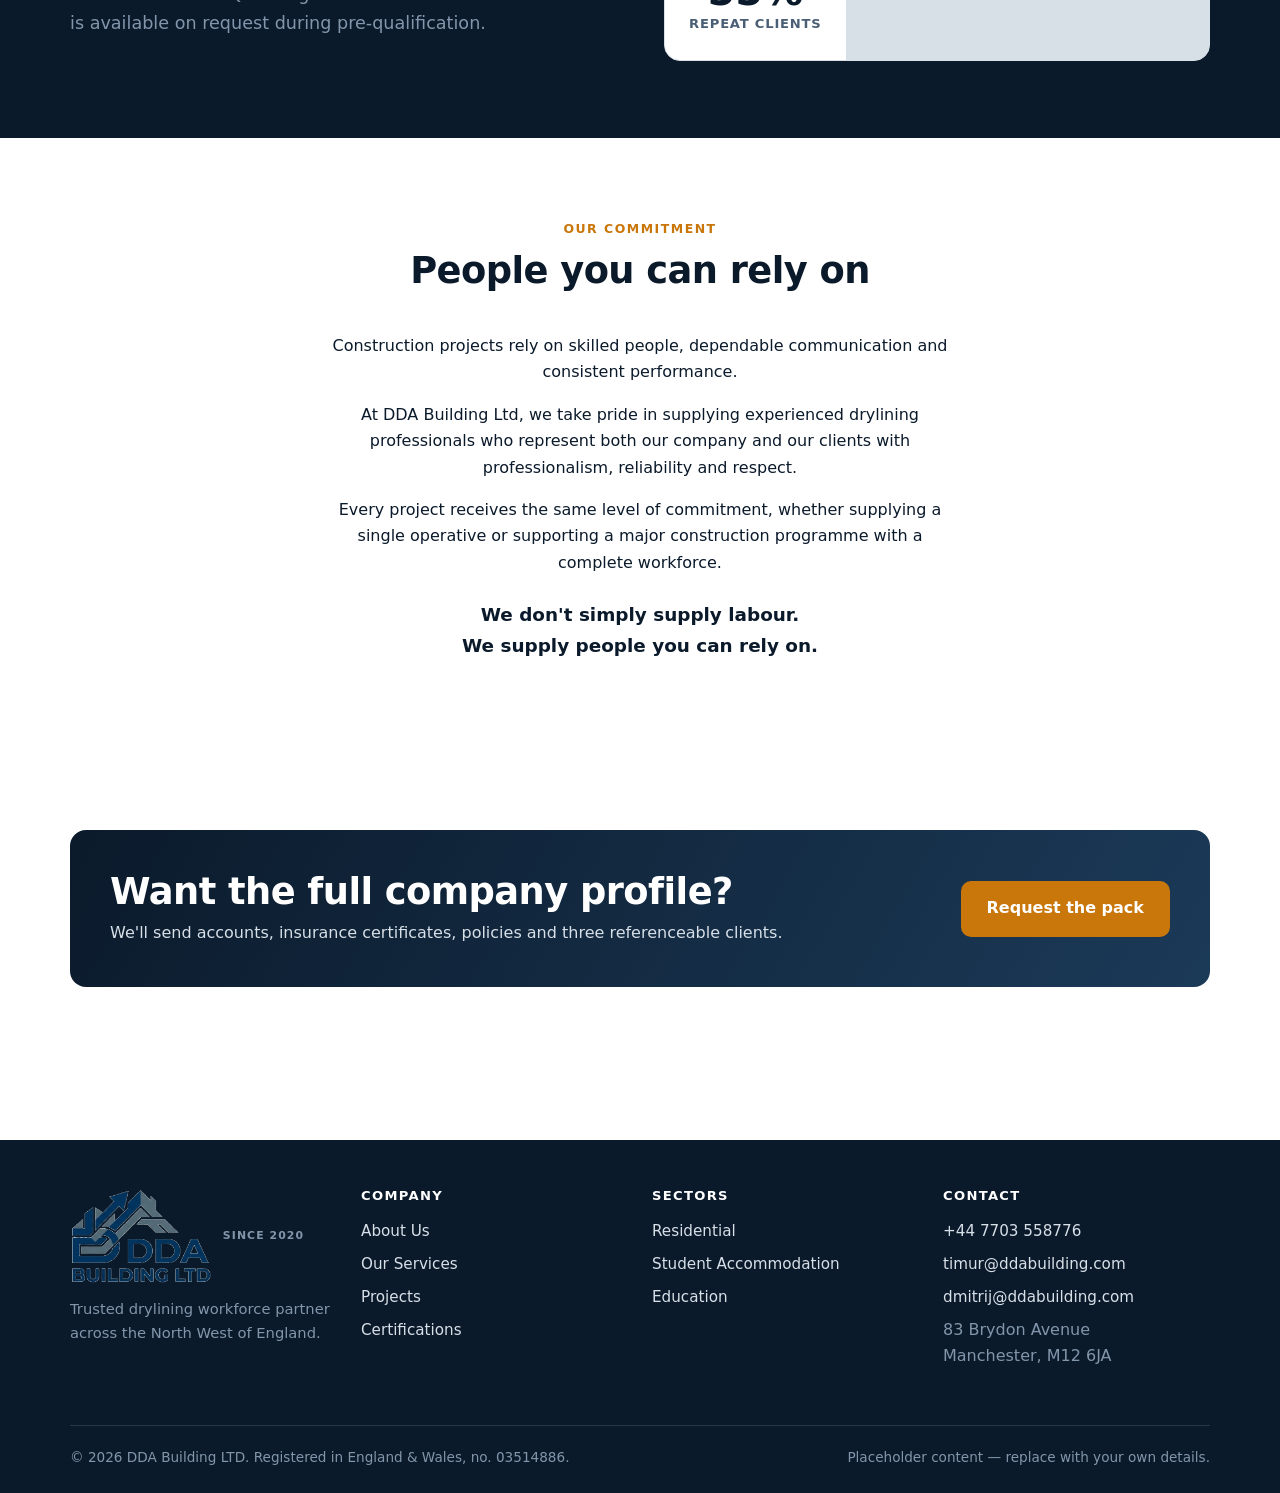
==== commit d9640b9b: "Remove 2022-2024 milestones from About timeline" ====
--- a/about.html
+++ b/about.html
@@ -5,8 +5,8 @@
   <meta name="viewport" content="width=device-width, initial-scale=1">
   <title>About Us — DDA Building Ltd</title>
   <meta name="description" content="DDA Building Ltd has supplied skilled, fully qualified drylining operatives across the North West of England since 2020 — from single specialists to full site teams.">
-  <link rel="stylesheet" href="css/styles.css">
-  <script defer src="js/main.js"></script>
+  <link rel="stylesheet" href="css/styles.css?v=3">
+  <script defer src="js/main.js?v=3"></script>
 </head>
 <body>
 <a class="skip-link" href="#main">Skip to main content</a>
@@ -67,9 +67,6 @@
           <ul class="timeline">
             <li><time>2020</time><p>Founded as DDA Partitioning Ltd with two staff and one van of stud and track.</p></li>
             <li><time>2021</time><p>First direct-appoint drylining contract — Brackenfield Primary School extension, £28k.</p></li>
-            <li><time>2022</time><p>Achieved ISO 9001 and ISO 14001.</p></li>
-            <li><time>2023</time><p>Dedicated fire-stopping team formed; FIRAS accreditation achieved.</p></li>
-            <li><time>2024</time><p>Achieved ISO 45001. AFR falls below 0.4 for the first time.</p></li>
             <li><time>2025</time><p>Largest single package to date: £260k drylining and fire-rated corridor package on a hotel refurbishment, delivered ahead of schedule.</p></li>
             <li><time>2026</time><p>Employee ownership trust established, holding 15% of shares on behalf of staff.</p></li>
           </ul>
--- a/css/styles.css
+++ b/css/styles.css
@@ -337,6 +337,13 @@
   color: var(--text-muted);
 }
 
+/* Below ~640px, auto-fit can land on exactly 2 columns for a 3-item stat
+   band, leaving an empty (grey) cell in the wrapped row. Force one column
+   on phones so that never happens; wider viewports keep the grid above. */
+@media (max-width: 640px) {
+  .stats { grid-template-columns: 1fr; }
+}
+
 /* --- Cards -------------------------------------------------------------- */
 .card {
   background: var(--white);
@@ -414,6 +421,7 @@
 .project__media {
   position: relative;
   aspect-ratio: 16 / 10;
+  overflow: hidden;
   background:
     linear-gradient(160deg, rgba(11, 26, 43, .55), rgba(11, 26, 43, .18)),
     repeating-linear-gradient(45deg, #24445f 0 18px, #1d3a53 18px 36px);
@@ -428,6 +436,8 @@
   color: rgba(255, 255, 255, .75);
 }
 .project__media img {
+  position: absolute;
+  inset: 0;
   width: 100%;
   height: 100%;
   object-fit: cover;
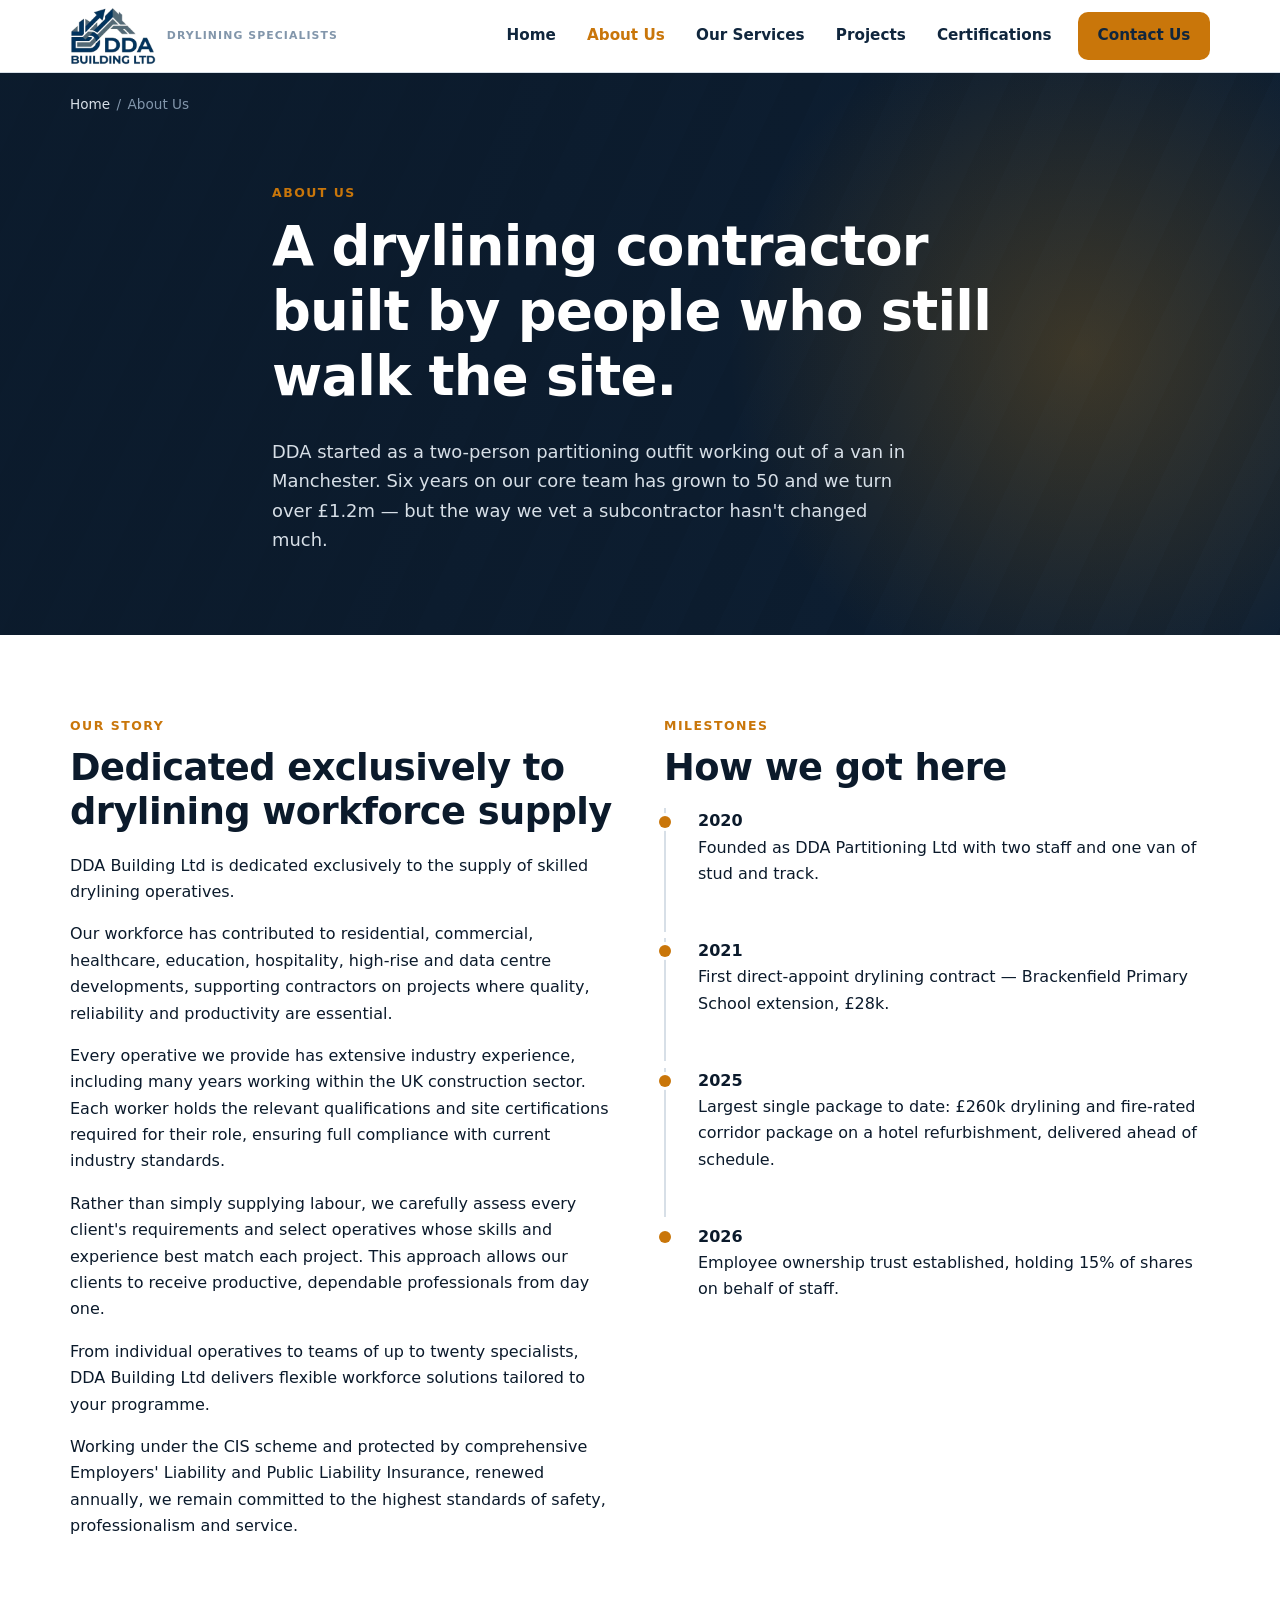
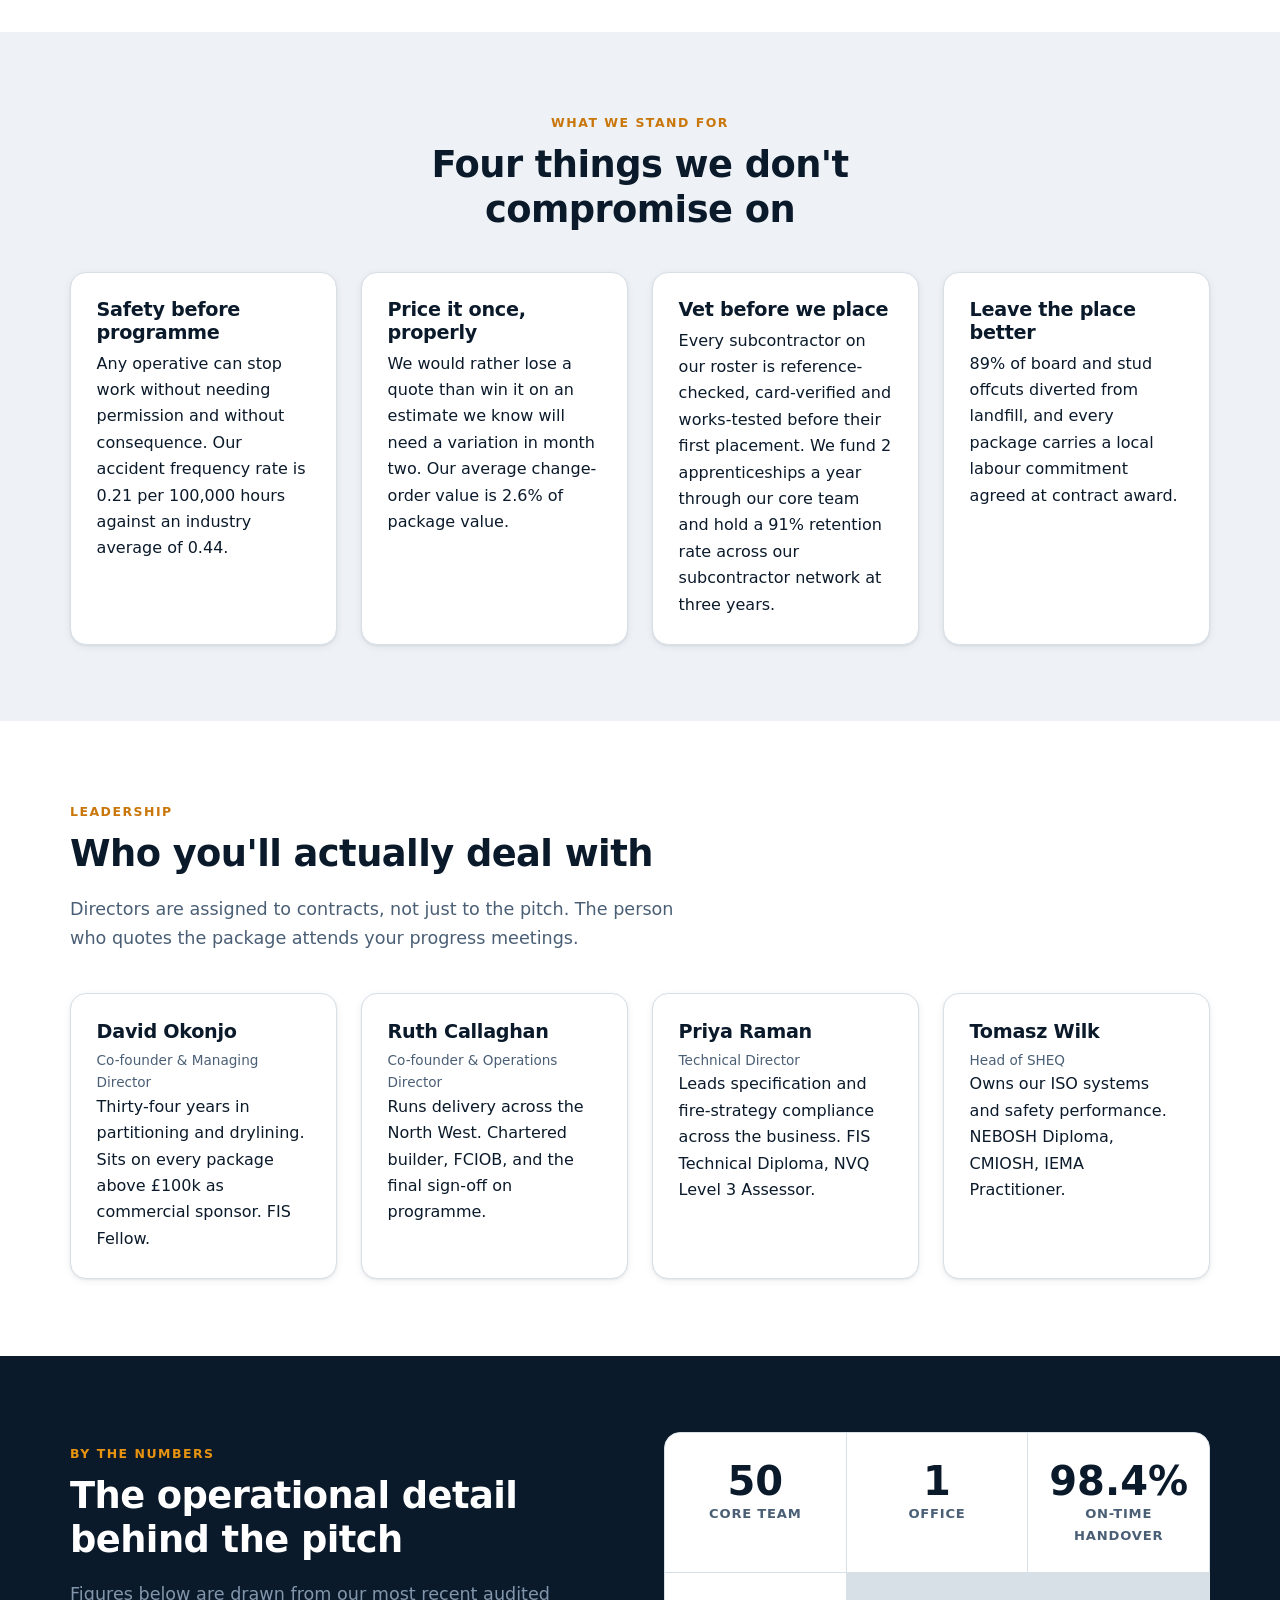
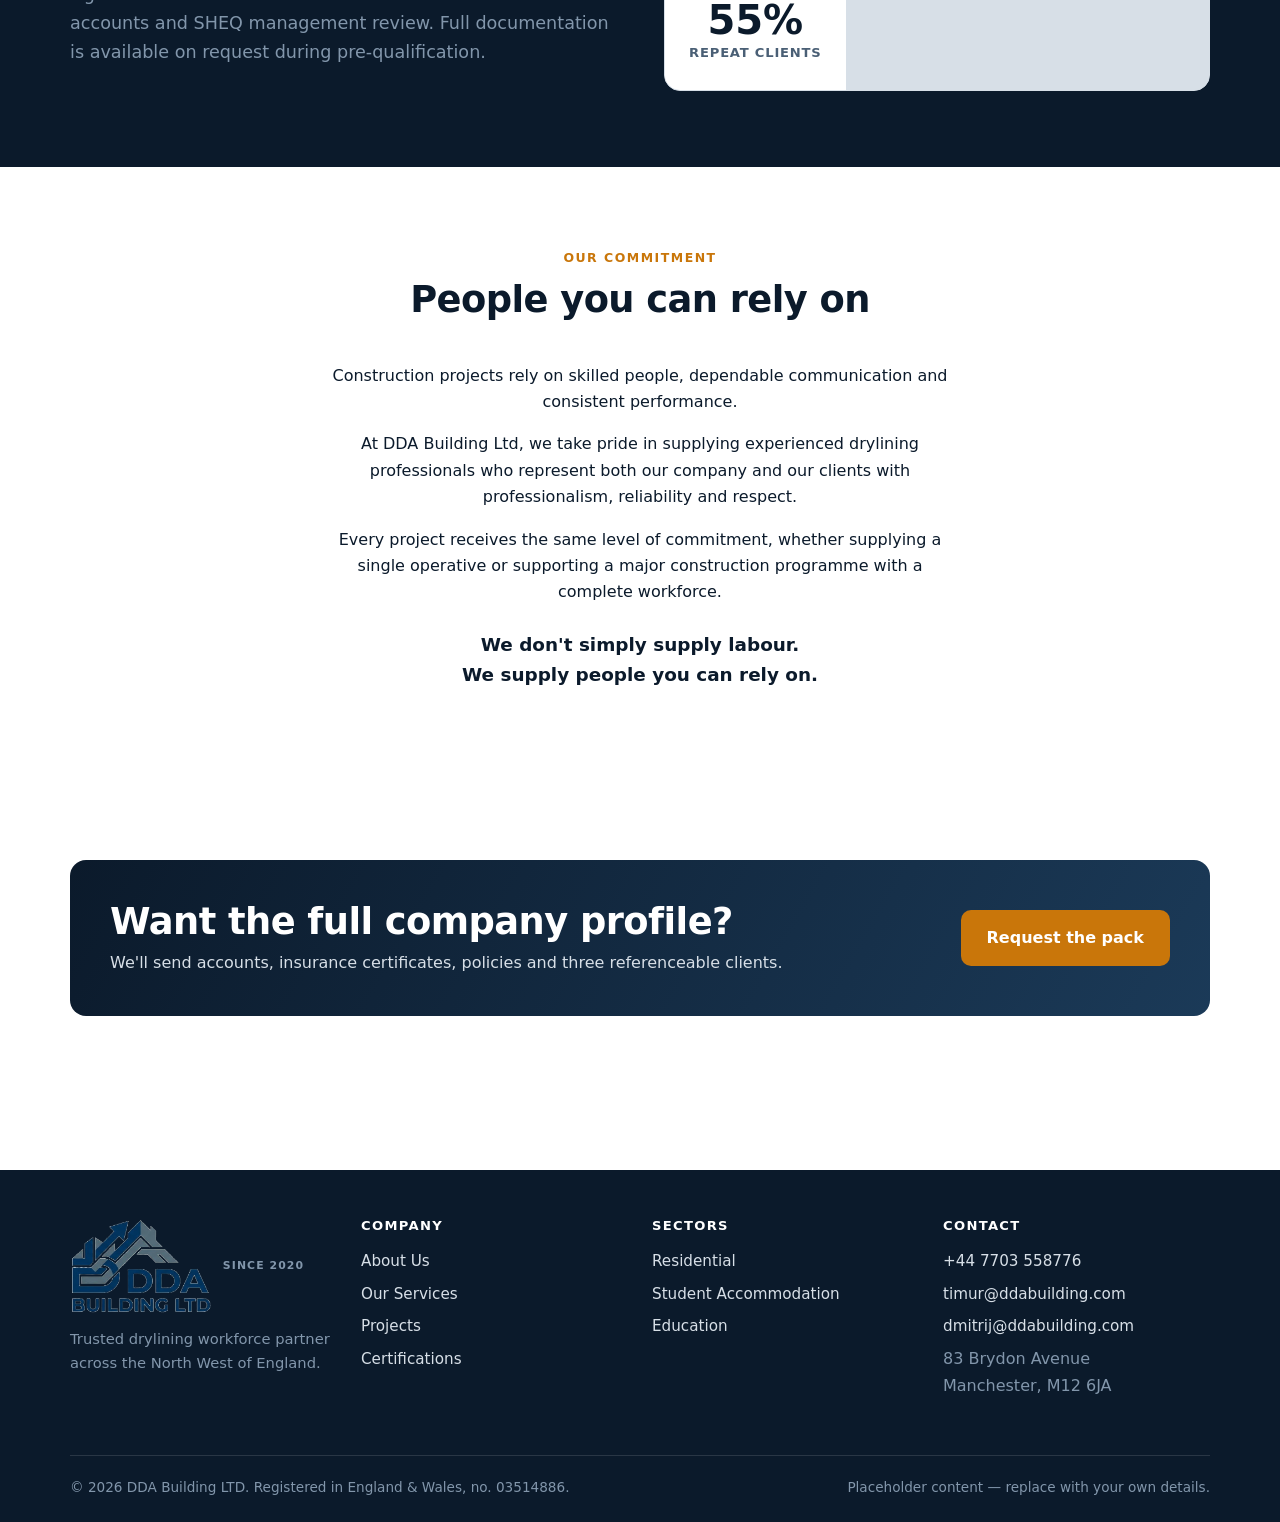
==== commit b5ca2a6d: "Correct founding city to Manchester and update core team size to 50" ====
--- a/about.html
+++ b/about.html
@@ -44,7 +44,7 @@
     <div class="wrap hero__inner">
       <span class="eyebrow">About us</span>
       <h1>A drylining contractor built by people who still walk the site.</h1>
-      <p>DDA started as a two-person partitioning outfit working out of a van in Leeds. Six years on our core team has grown to 14 and we turn over £1.2m — but the way we vet a subcontractor hasn't changed much.</p>
+      <p>DDA started as a two-person partitioning outfit working out of a van in Manchester. Six years on our core team has grown to 50 and we turn over £1.2m — but the way we vet a subcontractor hasn't changed much.</p>
     </div>
   </section>
 
@@ -143,7 +143,7 @@
           <p class="lead">Figures below are drawn from our most recent audited accounts and SHEQ management review. Full documentation is available on request during pre-qualification.</p>
         </div>
         <div class="stats">
-          <div class="stat"><div class="stat__value">14</div><div class="stat__label">Core team</div></div>
+          <div class="stat"><div class="stat__value">50</div><div class="stat__label">Core team</div></div>
           <div class="stat"><div class="stat__value">1</div><div class="stat__label">Office</div></div>
           <div class="stat"><div class="stat__value">98.4%</div><div class="stat__label">On-time handover</div></div>
           <div class="stat"><div class="stat__value">55%</div><div class="stat__label">Repeat clients</div></div>
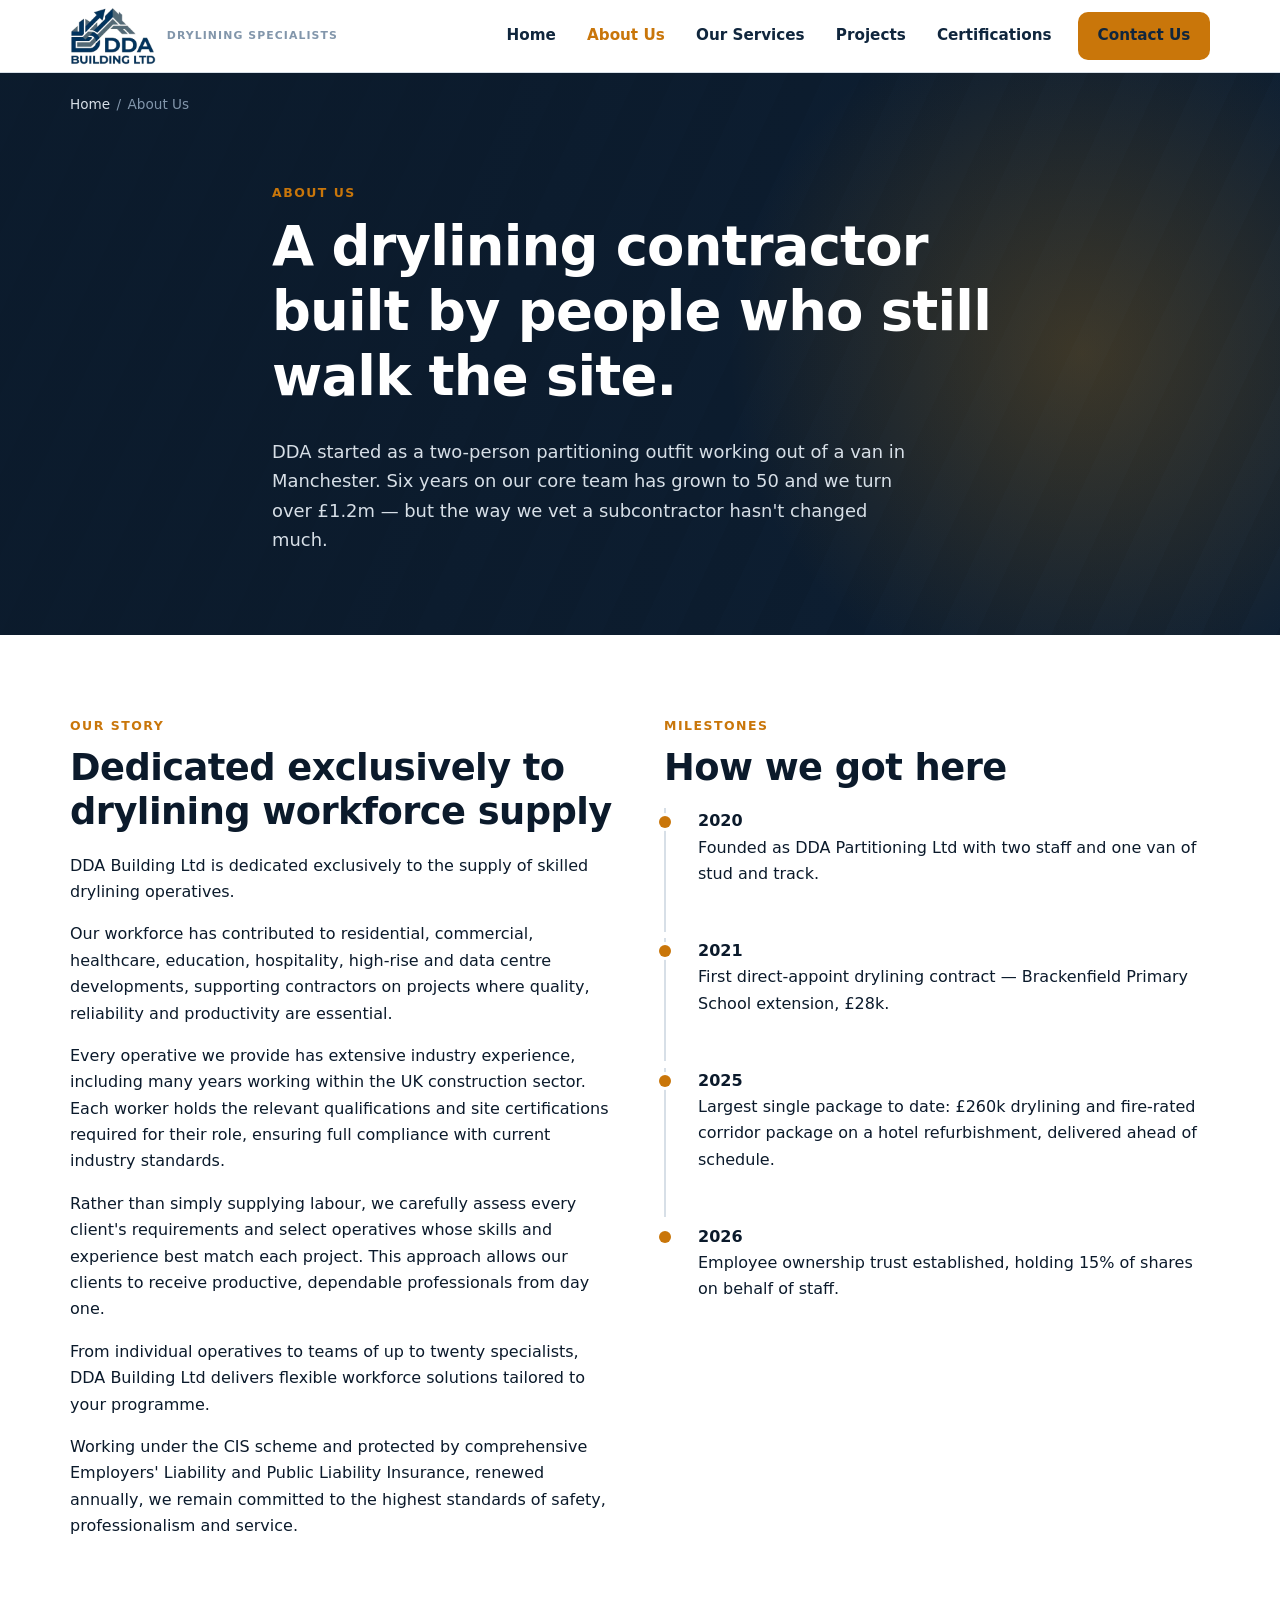
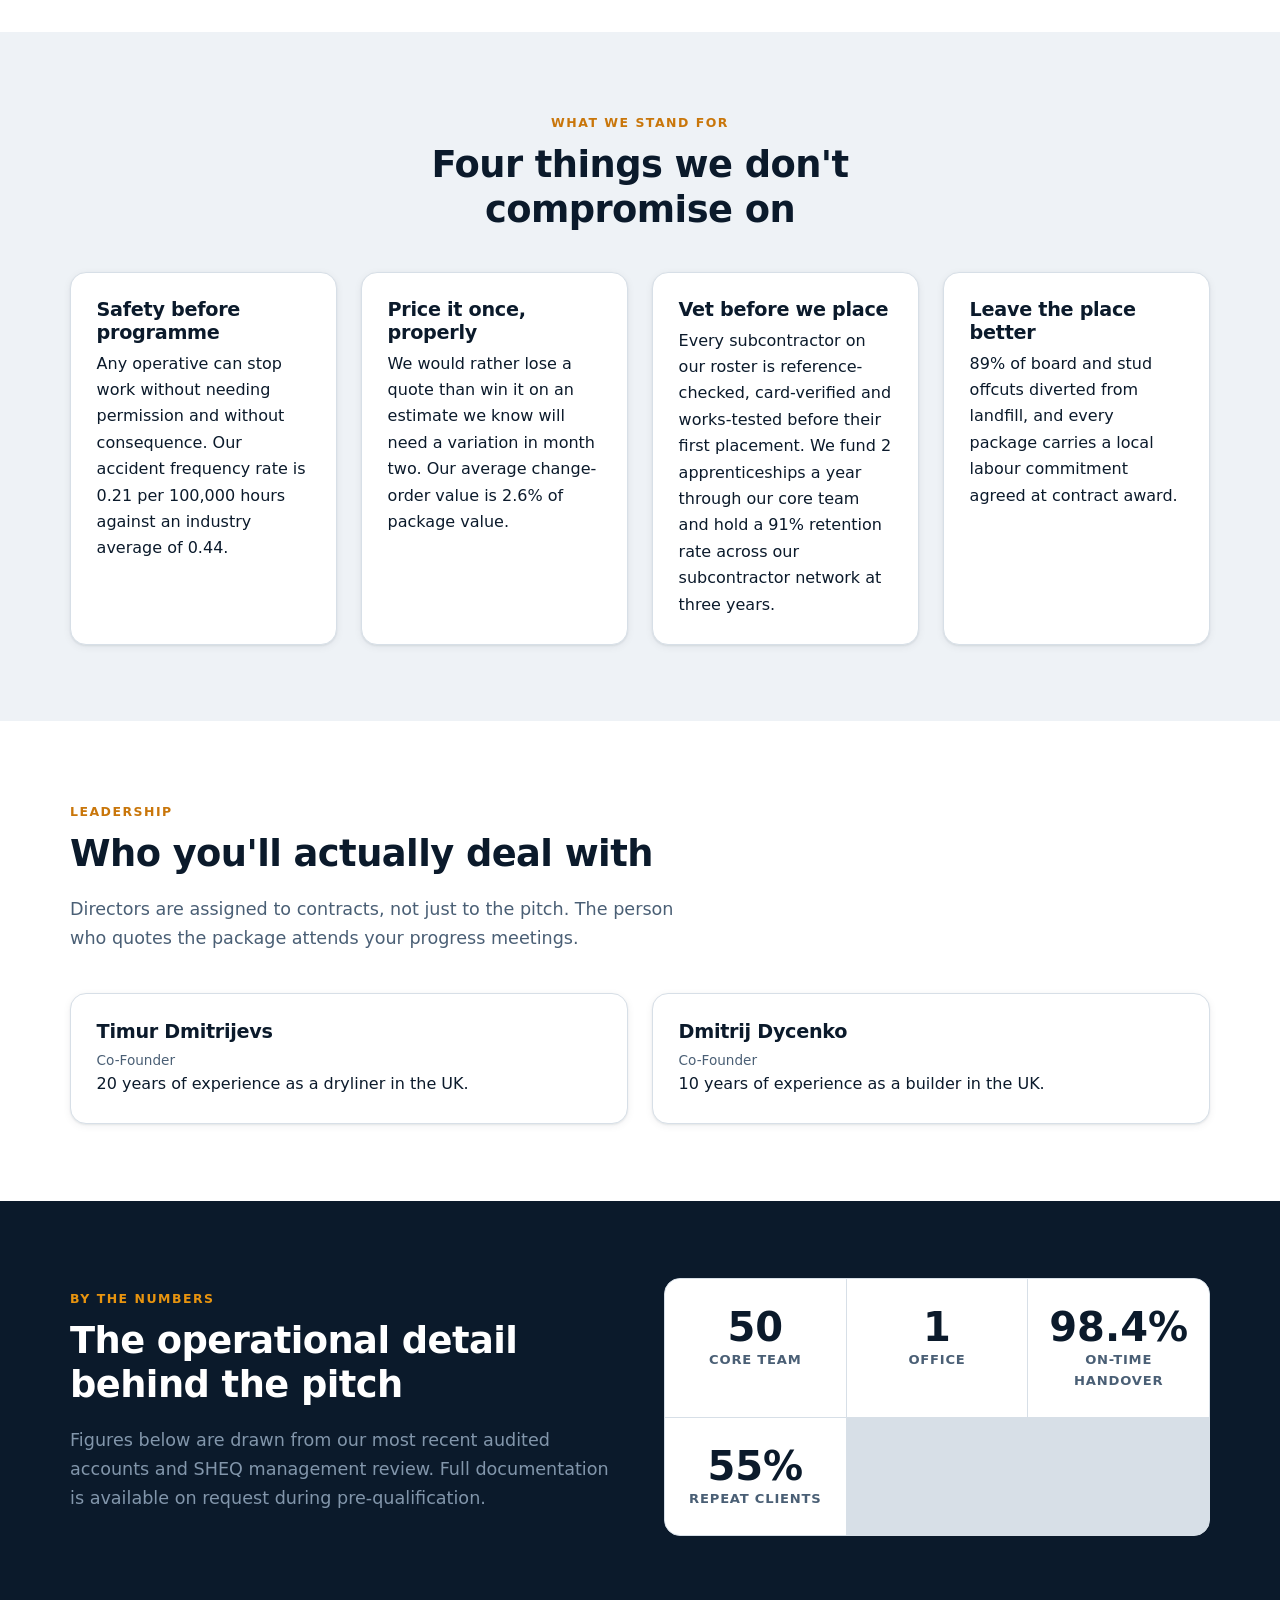
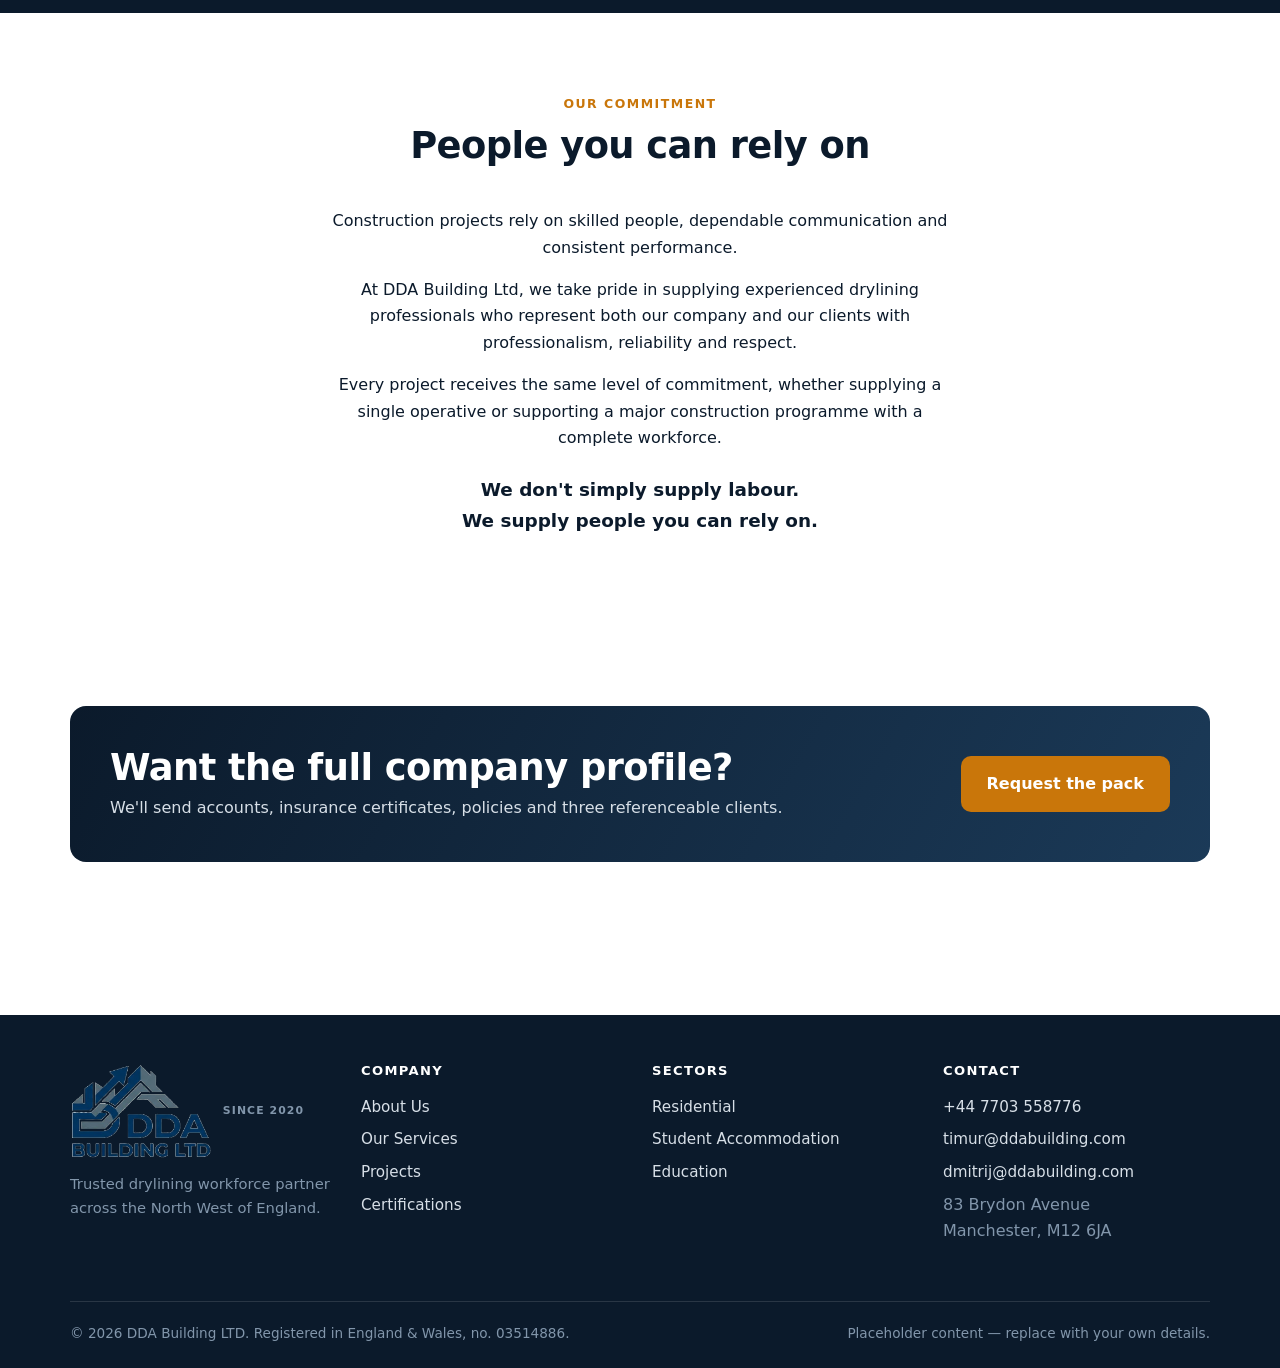
==== commit f584566a: "Replace fictional leadership team with the two real founders" ====
--- a/about.html
+++ b/about.html
@@ -109,26 +109,16 @@
         <h2>Who you'll actually deal with</h2>
         <p class="lead">Directors are assigned to contracts, not just to the pitch. The person who quotes the package attends your progress meetings.</p>
       </div>
-      <div class="grid grid--4">
-        <article class="card">
-          <h3>David Okonjo</h3>
-          <p class="cert__ref">Co-founder &amp; Managing Director</p>
-          <p>Thirty-four years in partitioning and drylining. Sits on every package above £100k as commercial sponsor. FIS Fellow.</p>
-        </article>
-        <article class="card">
-          <h3>Ruth Callaghan</h3>
-          <p class="cert__ref">Co-founder &amp; Operations Director</p>
-          <p>Runs delivery across the North West. Chartered builder, FCIOB, and the final sign-off on programme.</p>
-        </article>
-        <article class="card">
-          <h3>Priya Raman</h3>
-          <p class="cert__ref">Technical Director</p>
-          <p>Leads specification and fire-strategy compliance across the business. FIS Technical Diploma, NVQ Level 3 Assessor.</p>
-        </article>
-        <article class="card">
-          <h3>Tomasz Wilk</h3>
-          <p class="cert__ref">Head of SHEQ</p>
-          <p>Owns our ISO systems and safety performance. NEBOSH Diploma, CMIOSH, IEMA Practitioner.</p>
+      <div class="grid grid--2">
+        <article class="card">
+          <h3>Timur Dmitrijevs</h3>
+          <p class="cert__ref">Co-Founder</p>
+          <p>20 years of experience as a dryliner in the UK.</p>
+        </article>
+        <article class="card">
+          <h3>Dmitrij Dycenko</h3>
+          <p class="cert__ref">Co-Founder</p>
+          <p>10 years of experience as a builder in the UK.</p>
         </article>
       </div>
     </div>
